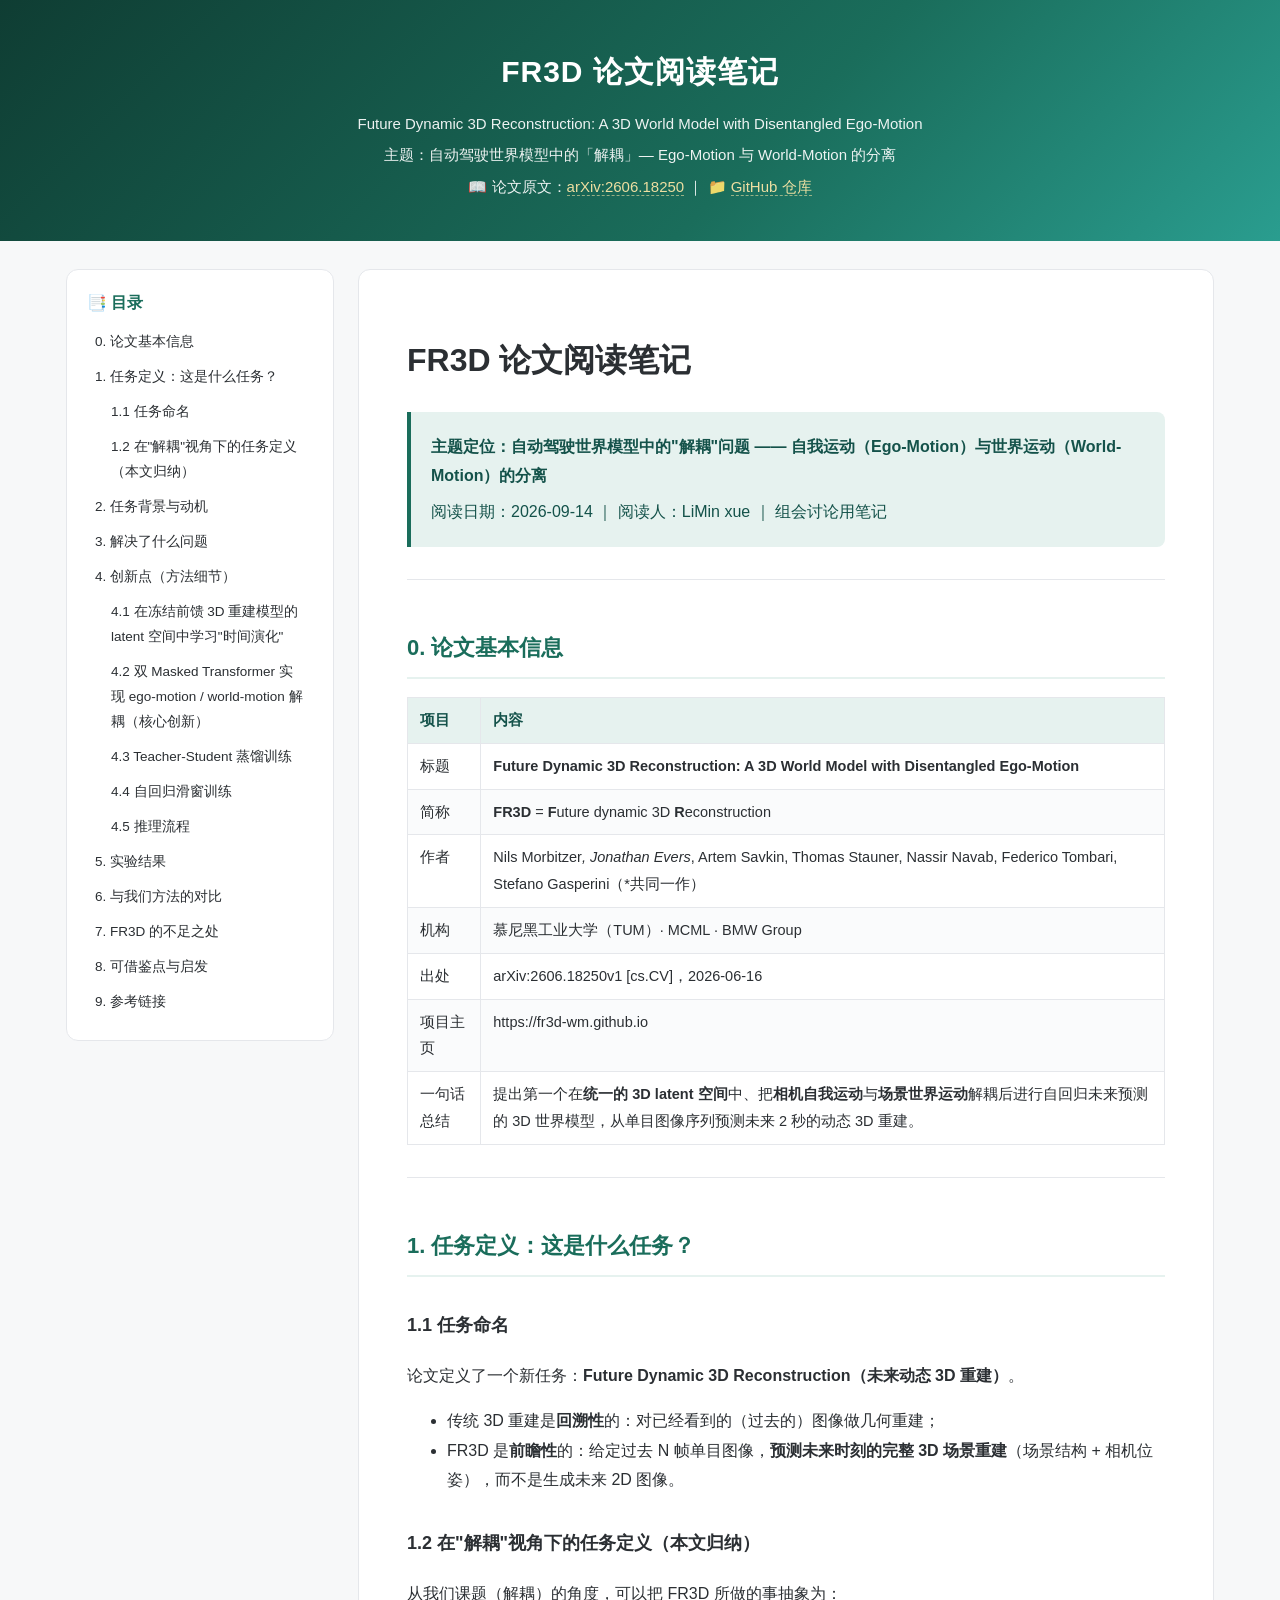
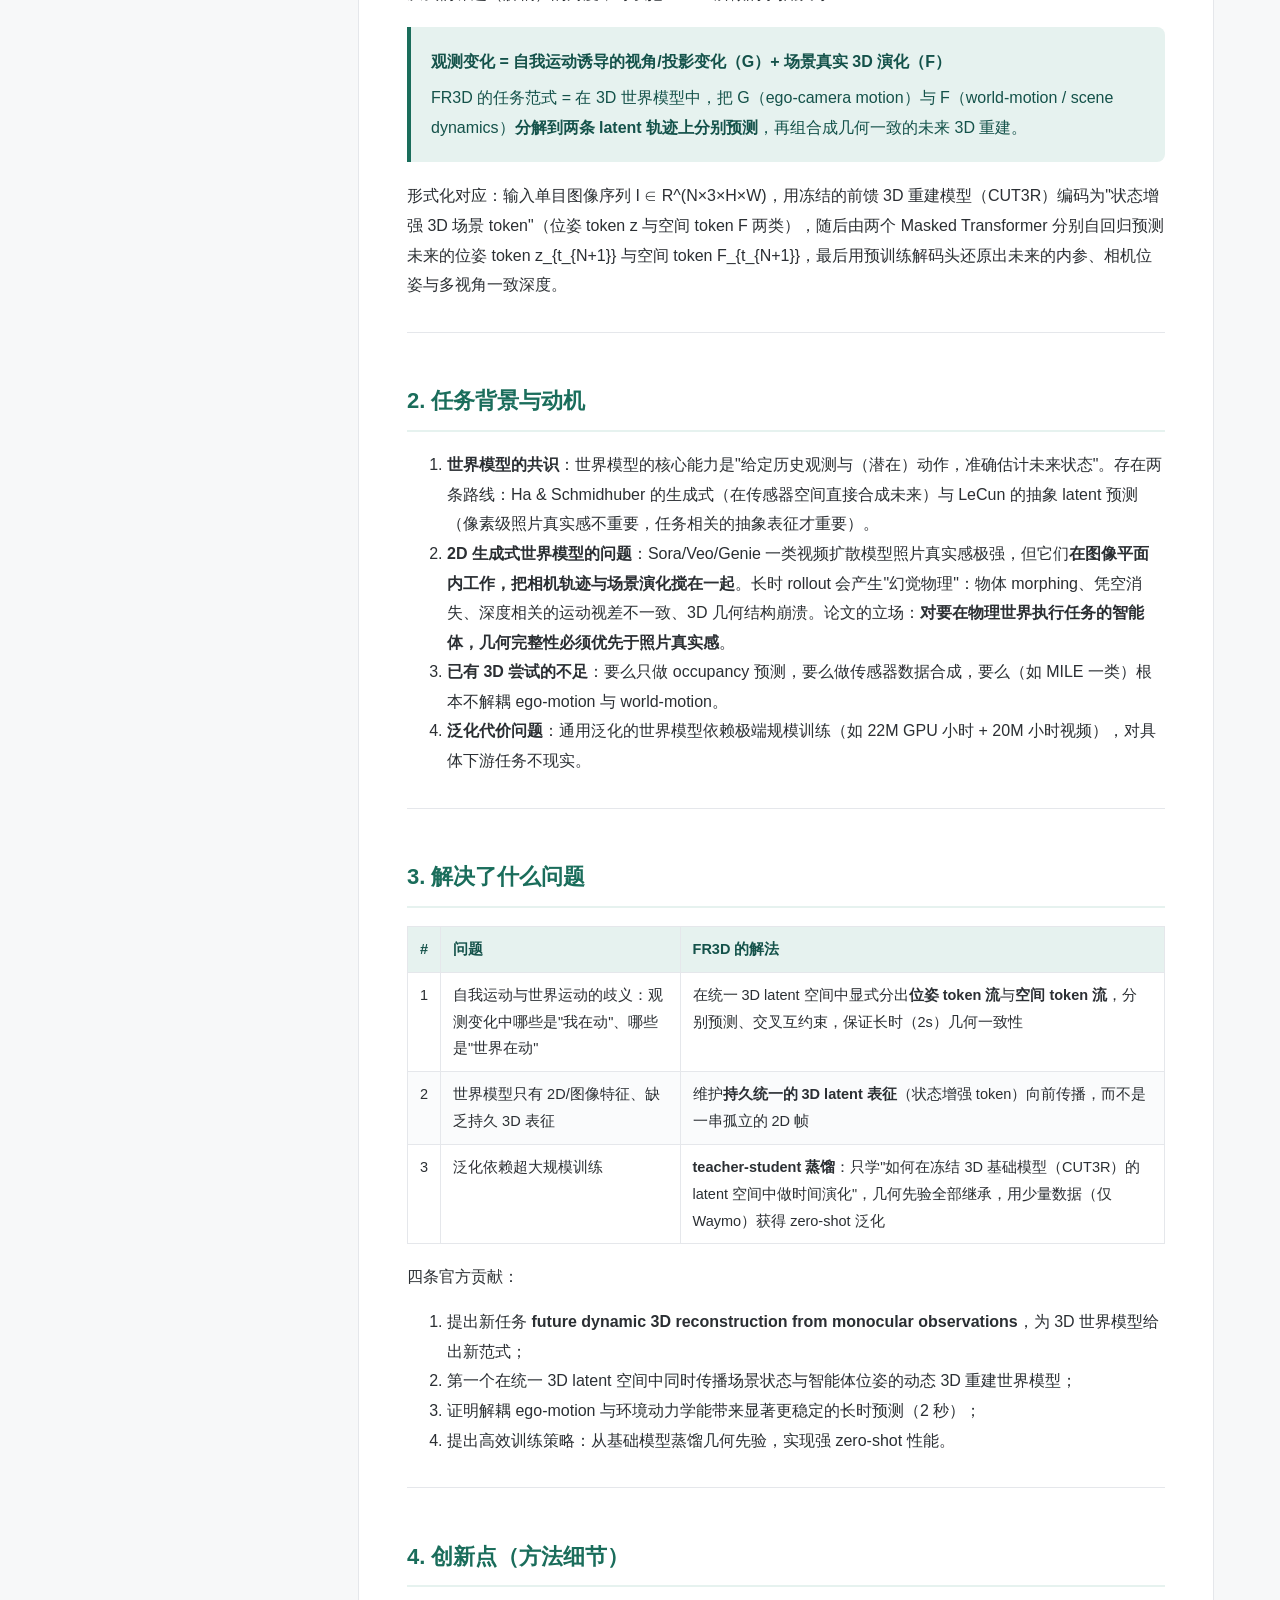
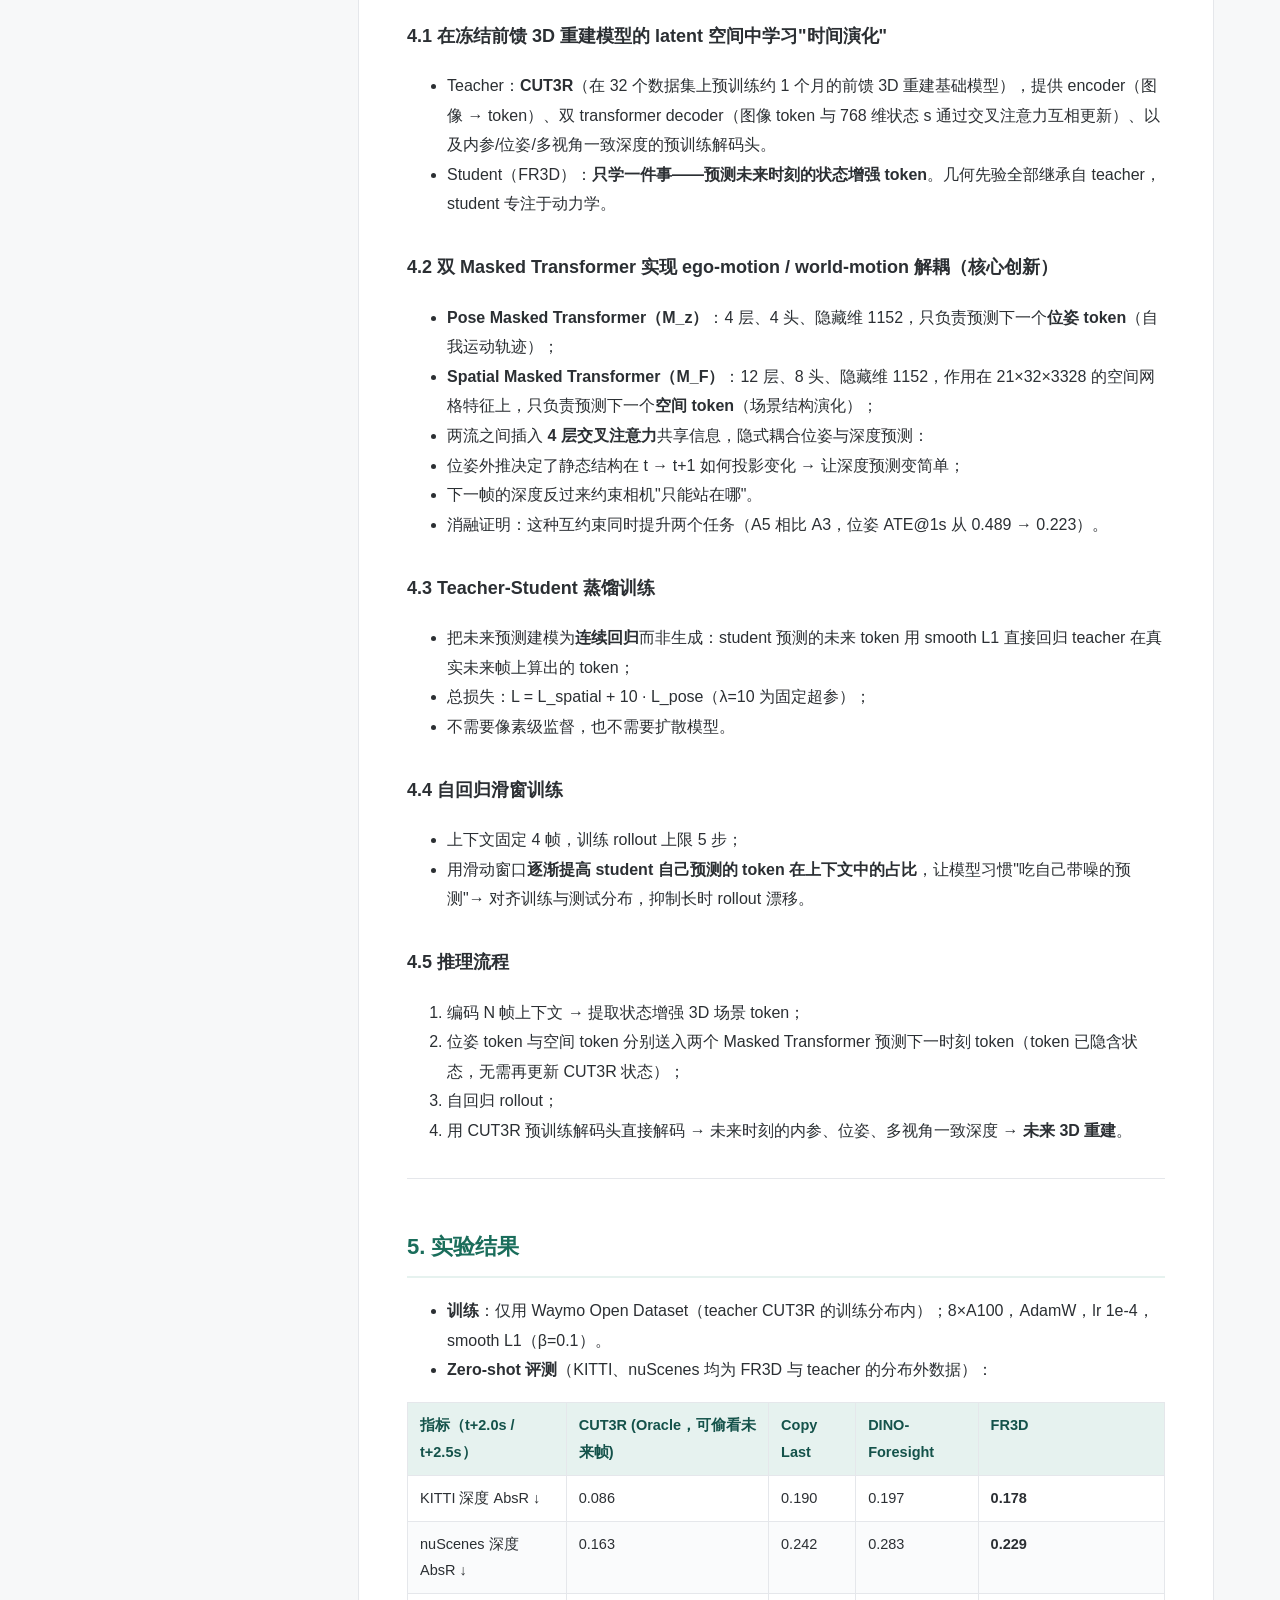
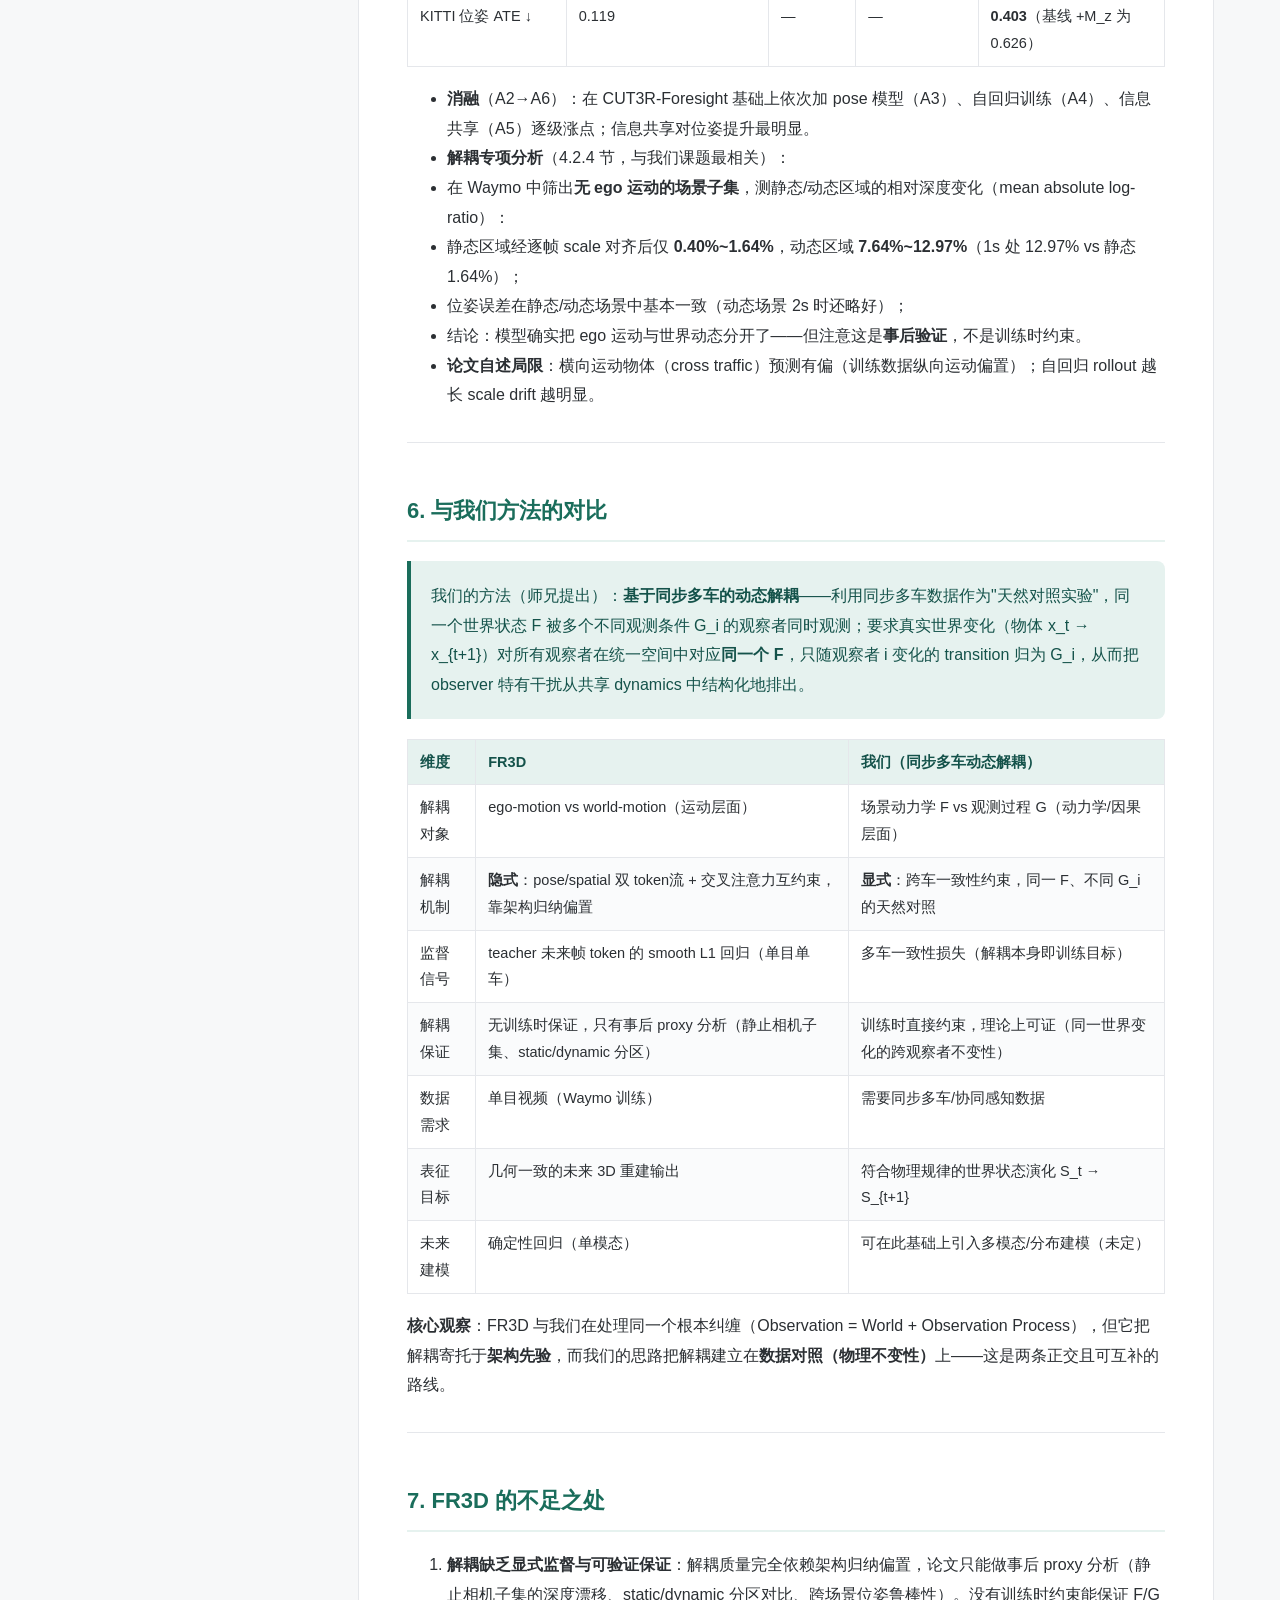
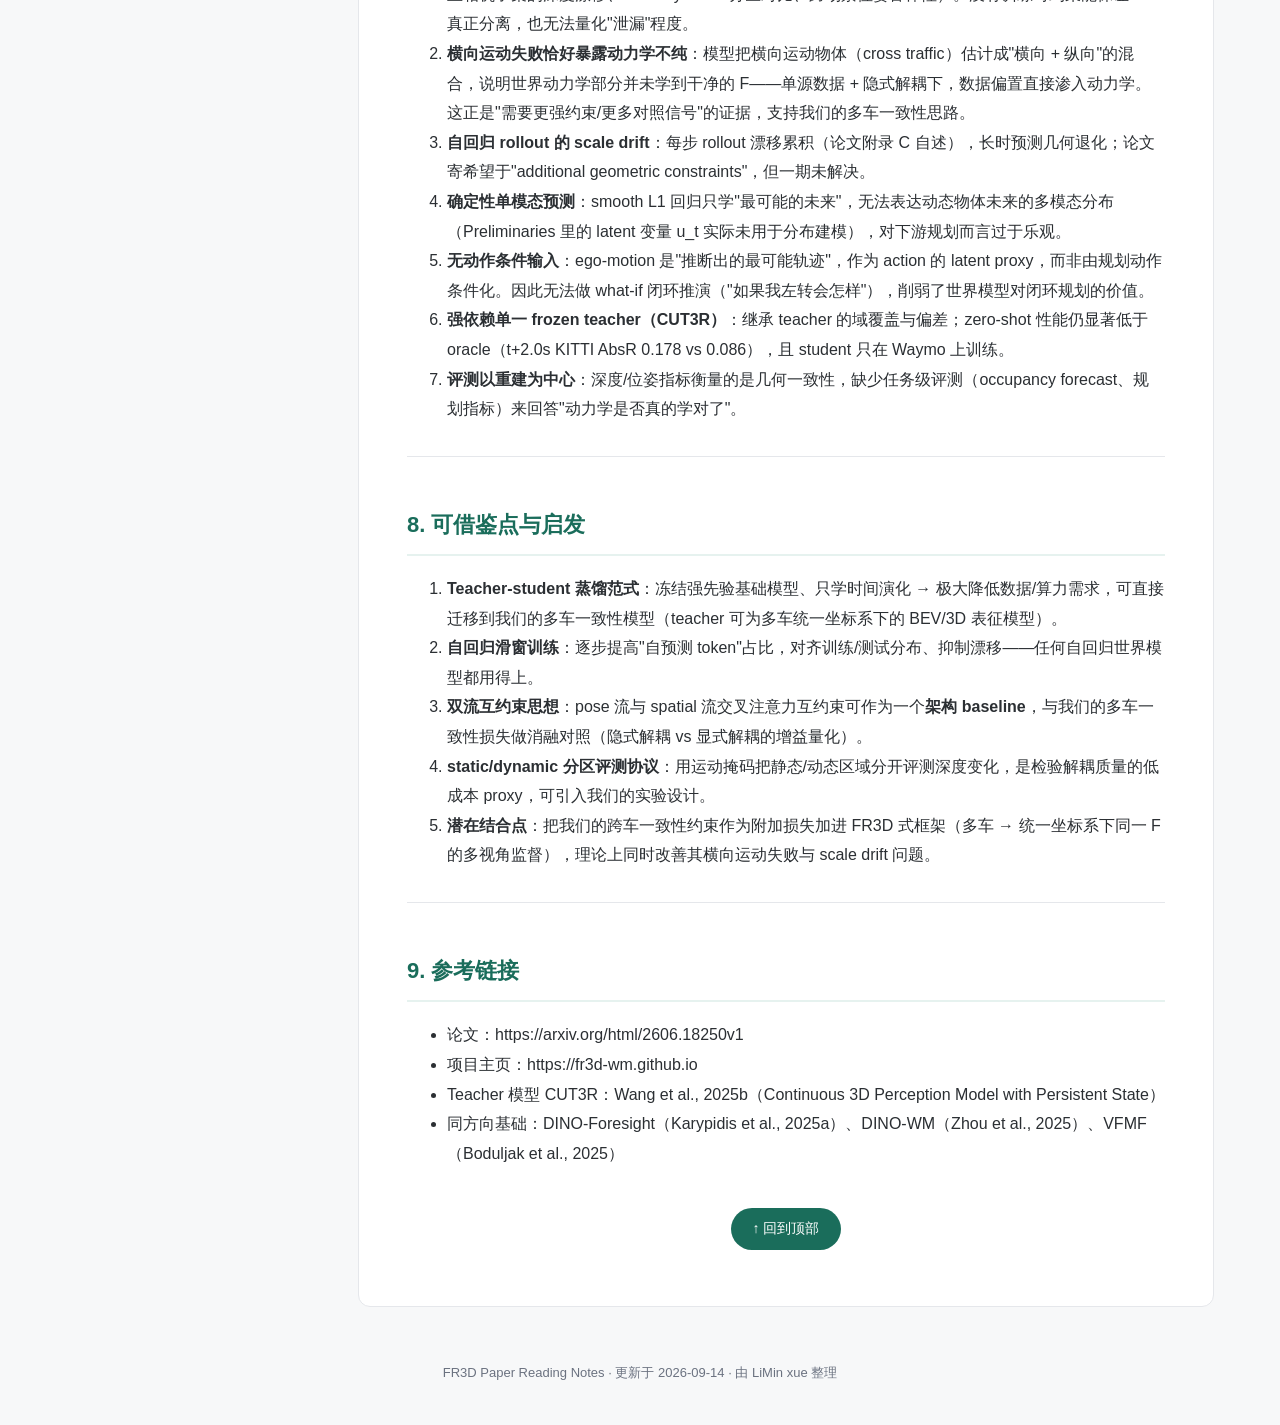
==== docs/index.html @ 38c50b9f "init: FR3D 论文阅读笔记 + 网页版（解耦方向 paper reading 仓库）" ====
<!DOCTYPE html>
<html lang="zh-CN">
<head>
<meta charset="UTF-8">
<meta name="viewport" content="width=device-width, initial-scale=1.0">
<title>FR3D 论文阅读笔记 · 自动驾驶世界模型中的解耦</title>
<style>
  :root {
    --accent: #1a6d5b; --accent-light: #e6f2ef; --text: #2b2f33;
    --muted: #6b7280; --border: #e5e7eb; --bg: #f7f8f9; --card: #ffffff;
  }
  * { box-sizing: border-box; }
  body {
    margin: 0; background: var(--bg); color: var(--text);
    font-family: -apple-system, BlinkMacSystemFont, "PingFang SC", "Hiragino Sans GB",
      "Microsoft YaHei", "Segoe UI", Roboto, sans-serif;
    line-height: 1.85; font-size: 16px;
  }
  header {
    background: linear-gradient(135deg, #0f3d33 0%, #1a6d5b 60%, #2a9d8f 100%);
    color: #fff; padding: 44px 20px 36px; text-align: center;
  }
  header h1 { margin: 0 0 10px; font-size: 30px; letter-spacing: 1px; }
  header p { margin: 4px 0; opacity: .92; font-size: 15px; }
  header a { color: #ffe9a8; text-decoration: none; border-bottom: 1px dashed rgba(255,233,168,.6); }
  .wrap { display: flex; max-width: 1180px; margin: 28px auto; gap: 24px; padding: 0 16px; align-items: flex-start; }
  nav.toc {
    flex: 0 0 268px; position: sticky; top: 20px; background: var(--card);
    border: 1px solid var(--border); border-radius: 12px; padding: 18px 20px; max-height: calc(100vh - 60px); overflow-y: auto;
  }
  .toc-title { font-weight: 700; margin-bottom: 10px; color: var(--accent); }
  nav.toc ul { list-style: none; margin: 0; padding: 0; }
  nav.toc li { margin: 4px 0; }
  nav.toc li.lv3 { padding-left: 16px; }
  nav.toc a { color: var(--text); text-decoration: none; font-size: 13.5px; display: block; border-radius: 6px; padding: 3px 8px; }
  nav.toc a:hover { background: var(--accent-light); color: var(--accent); }
  main {
    flex: 1; min-width: 0; background: var(--card); border: 1px solid var(--border);
    border-radius: 12px; padding: 40px 48px 56px;
  }
  h2 {
    color: var(--accent); font-size: 22px; margin-top: 2.2em; padding-bottom: 8px;
    border-bottom: 2px solid var(--accent-light);
  }
  h3 { font-size: 18px; margin-top: 1.8em; }
  blockquote {
    margin: 1.2em 0; padding: 14px 20px; background: var(--accent-light);
    border-left: 4px solid var(--accent); border-radius: 0 8px 8px 0; color: #14524a;
  }
  blockquote p { margin: 6px 0; }
  table { border-collapse: collapse; width: 100%; margin: 1.2em 0; font-size: 14.5px; }
  th { background: var(--accent-light); color: #14524a; }
  th, td { border: 1px solid var(--border); padding: 9px 12px; text-align: left; vertical-align: top; }
  tr:nth-child(even) td { background: #fafbfc; }
  code {
    background: #eef1f3; border-radius: 4px; padding: 2px 6px;
    font-family: "SF Mono", Menlo, Consolas, monospace; font-size: .9em;
  }
  pre code { display: block; padding: 14px; overflow-x: auto; }
  hr { border: none; border-top: 1px solid var(--border); margin: 2em 0; }
  .back-top { text-align: center; margin-top: 40px; }
  .back-top a {
    display: inline-block; padding: 8px 22px; border-radius: 999px; text-decoration: none;
    background: var(--accent); color: #fff; font-size: 14px;
  }
  footer { text-align: center; color: var(--muted); font-size: 13px; padding: 26px 0 40px; }
  @media (max-width: 900px) {
    .wrap { flex-direction: column; }
    nav.toc { position: static; max-height: none; flex: none; width: 100%; }
    main { padding: 24px 20px 40px; }
  }
</style>
</head>
<body>
<header>
  <h1>FR3D 论文阅读笔记</h1>
  <p>Future Dynamic 3D Reconstruction: A 3D World Model with Disentangled Ego-Motion</p>
  <p>主题：自动驾驶世界模型中的「解耦」— Ego-Motion 与 World-Motion 的分离</p>
  <p>📖 论文原文：<a href="https://arxiv.org/html/2606.18250v1" target="_blank">arXiv:2606.18250</a> ｜ 📁 <a href="https://github.com/LOIIIIIII/paper-reading" target="_blank">GitHub 仓库</a></p>
</header>
<div class="wrap">
<nav class="toc"><div class="toc-title">📑 目录</div><ul><li class="lv2"><a href="#0-论文基本信息">0. 论文基本信息</a></li><li class="lv2"><a href="#1-任务定义-这是什么任务">1. 任务定义：这是什么任务？</a></li><li class="lv3"><a href="#1-1-任务命名">1.1 任务命名</a></li><li class="lv3"><a href="#1-2-在-解耦-视角下的任务定义-本文归纳">1.2 在&quot;解耦&quot;视角下的任务定义（本文归纳）</a></li><li class="lv2"><a href="#2-任务背景与动机">2. 任务背景与动机</a></li><li class="lv2"><a href="#3-解决了什么问题">3. 解决了什么问题</a></li><li class="lv2"><a href="#4-创新点-方法细节">4. 创新点（方法细节）</a></li><li class="lv3"><a href="#4-1-在冻结前馈-3d-重建模型的-latent-空间中学习-时间演化">4.1 在冻结前馈 3D 重建模型的 latent 空间中学习&quot;时间演化&quot;</a></li><li class="lv3"><a href="#4-2-双-masked-transformer-实现-ego-motion-world-motion-解耦-核心创新">4.2 双 Masked Transformer 实现 ego-motion / world-motion 解耦（核心创新）</a></li><li class="lv3"><a href="#4-3-teacher-student-蒸馏训练">4.3 Teacher-Student 蒸馏训练</a></li><li class="lv3"><a href="#4-4-自回归滑窗训练">4.4 自回归滑窗训练</a></li><li class="lv3"><a href="#4-5-推理流程">4.5 推理流程</a></li><li class="lv2"><a href="#5-实验结果">5. 实验结果</a></li><li class="lv2"><a href="#6-与我们方法的对比">6. 与我们方法的对比</a></li><li class="lv2"><a href="#7-fr3d-的不足之处">7. FR3D 的不足之处</a></li><li class="lv2"><a href="#8-可借鉴点与启发">8. 可借鉴点与启发</a></li><li class="lv2"><a href="#9-参考链接">9. 参考链接</a></li></ul></nav>
<main>
<h1>FR3D 论文阅读笔记</h1>
<blockquote>
<p><strong>主题定位：自动驾驶世界模型中的"解耦"问题 —— 自我运动（Ego-Motion）与世界运动（World-Motion）的分离</strong></p>
<p>阅读日期：2026-09-14 ｜ 阅读人：LiMin xue ｜ 组会讨论用笔记</p>
</blockquote>
<hr />
<h2 id="0-论文基本信息">0. 论文基本信息</h2>
<table>
<thead>
<tr>
<th>项目</th>
<th>内容</th>
</tr>
</thead>
<tbody>
<tr>
<td>标题</td>
<td><strong>Future Dynamic 3D Reconstruction: A 3D World Model with Disentangled Ego-Motion</strong></td>
</tr>
<tr>
<td>简称</td>
<td><strong>FR3D</strong> = <strong>F</strong>uture dynamic 3D <strong>R</strong>econstruction</td>
</tr>
<tr>
<td>作者</td>
<td>Nils Morbitzer<em>, Jonathan Evers</em>, Artem Savkin, Thomas Stauner, Nassir Navab, Federico Tombari, Stefano Gasperini（*共同一作）</td>
</tr>
<tr>
<td>机构</td>
<td>慕尼黑工业大学（TUM）· MCML · BMW Group</td>
</tr>
<tr>
<td>出处</td>
<td>arXiv:2606.18250v1 [cs.CV]，2026-06-16</td>
</tr>
<tr>
<td>项目主页</td>
<td>https://fr3d-wm.github.io</td>
</tr>
<tr>
<td>一句话总结</td>
<td>提出第一个在<strong>统一的 3D latent 空间</strong>中、把<strong>相机自我运动</strong>与<strong>场景世界运动</strong>解耦后进行自回归未来预测的 3D 世界模型，从单目图像序列预测未来 2 秒的动态 3D 重建。</td>
</tr>
</tbody>
</table>
<hr />
<h2 id="1-任务定义-这是什么任务">1. 任务定义：这是什么任务？</h2>
<h3 id="1-1-任务命名">1.1 任务命名</h3>
<p>论文定义了一个新任务：<strong>Future Dynamic 3D Reconstruction（未来动态 3D 重建）</strong>。</p>
<ul>
<li>传统 3D 重建是<strong>回溯性</strong>的：对已经看到的（过去的）图像做几何重建；</li>
<li>FR3D 是<strong>前瞻性</strong>的：给定过去 N 帧单目图像，<strong>预测未来时刻的完整 3D 场景重建</strong>（场景结构 + 相机位姿），而不是生成未来 2D 图像。</li>
</ul>
<h3 id="1-2-在-解耦-视角下的任务定义-本文归纳">1.2 在"解耦"视角下的任务定义（本文归纳）</h3>
<p>从我们课题（解耦）的角度，可以把 FR3D 所做的事抽象为：</p>
<blockquote>
<p><strong>观测变化 = 自我运动诱导的视角/投影变化（G）+ 场景真实 3D 演化（F）</strong></p>
<p>FR3D 的任务范式 = 在 3D 世界模型中，把 G（ego-camera motion）与 F（world-motion / scene dynamics）<strong>分解到两条 latent 轨迹上分别预测</strong>，再组合成几何一致的未来 3D 重建。</p>
</blockquote>
<p>形式化对应：输入单目图像序列 I ∈ R^(N×3×H×W)，用冻结的前馈 3D 重建模型（CUT3R）编码为"状态增强 3D 场景 token"（位姿 token z 与空间 token F 两类），随后由两个 Masked Transformer 分别自回归预测未来的位姿 token z_{t_{N+1}} 与空间 token F_{t_{N+1}}，最后用预训练解码头还原出未来的内参、相机位姿与多视角一致深度。</p>
<hr />
<h2 id="2-任务背景与动机">2. 任务背景与动机</h2>
<ol>
<li><strong>世界模型的共识</strong>：世界模型的核心能力是"给定历史观测与（潜在）动作，准确估计未来状态"。存在两条路线：Ha &amp; Schmidhuber 的生成式（在传感器空间直接合成未来）与 LeCun 的抽象 latent 预测（像素级照片真实感不重要，任务相关的抽象表征才重要）。</li>
<li><strong>2D 生成式世界模型的问题</strong>：Sora/Veo/Genie 一类视频扩散模型照片真实感极强，但它们<strong>在图像平面内工作，把相机轨迹与场景演化搅在一起</strong>。长时 rollout 会产生"幻觉物理"：物体 morphing、凭空消失、深度相关的运动视差不一致、3D 几何结构崩溃。论文的立场：<strong>对要在物理世界执行任务的智能体，几何完整性必须优先于照片真实感</strong>。</li>
<li><strong>已有 3D 尝试的不足</strong>：要么只做 occupancy 预测，要么做传感器数据合成，要么（如 MILE 一类）根本不解耦 ego-motion 与 world-motion。</li>
<li><strong>泛化代价问题</strong>：通用泛化的世界模型依赖极端规模训练（如 22M GPU 小时 + 20M 小时视频），对具体下游任务不现实。</li>
</ol>
<hr />
<h2 id="3-解决了什么问题">3. 解决了什么问题</h2>
<table>
<thead>
<tr>
<th>#</th>
<th>问题</th>
<th>FR3D 的解法</th>
</tr>
</thead>
<tbody>
<tr>
<td>1</td>
<td>自我运动与世界运动的歧义：观测变化中哪些是"我在动"、哪些是"世界在动"</td>
<td>在统一 3D latent 空间中显式分出<strong>位姿 token 流</strong>与<strong>空间 token 流</strong>，分别预测、交叉互约束，保证长时（2s）几何一致性</td>
</tr>
<tr>
<td>2</td>
<td>世界模型只有 2D/图像特征、缺乏持久 3D 表征</td>
<td>维护<strong>持久统一的 3D latent 表征</strong>（状态增强 token）向前传播，而不是一串孤立的 2D 帧</td>
</tr>
<tr>
<td>3</td>
<td>泛化依赖超大规模训练</td>
<td><strong>teacher-student 蒸馏</strong>：只学"如何在冻结 3D 基础模型（CUT3R）的 latent 空间中做时间演化"，几何先验全部继承，用少量数据（仅 Waymo）获得 zero-shot 泛化</td>
</tr>
</tbody>
</table>
<p>四条官方贡献：</p>
<ol>
<li>提出新任务 <strong>future dynamic 3D reconstruction from monocular observations</strong>，为 3D 世界模型给出新范式；</li>
<li>第一个在统一 3D latent 空间中同时传播场景状态与智能体位姿的动态 3D 重建世界模型；</li>
<li>证明解耦 ego-motion 与环境动力学能带来显著更稳定的长时预测（2 秒）；</li>
<li>提出高效训练策略：从基础模型蒸馏几何先验，实现强 zero-shot 性能。</li>
</ol>
<hr />
<h2 id="4-创新点-方法细节">4. 创新点（方法细节）</h2>
<h3 id="4-1-在冻结前馈-3d-重建模型的-latent-空间中学习-时间演化">4.1 在冻结前馈 3D 重建模型的 latent 空间中学习"时间演化"</h3>
<ul>
<li>Teacher：<strong>CUT3R</strong>（在 32 个数据集上预训练约 1 个月的前馈 3D 重建基础模型），提供 encoder（图像 → token）、双 transformer decoder（图像 token 与 768 维状态 s 通过交叉注意力互相更新）、以及内参/位姿/多视角一致深度的预训练解码头。</li>
<li>Student（FR3D）：<strong>只学一件事——预测未来时刻的状态增强 token</strong>。几何先验全部继承自 teacher，student 专注于动力学。</li>
</ul>
<h3 id="4-2-双-masked-transformer-实现-ego-motion-world-motion-解耦-核心创新">4.2 双 Masked Transformer 实现 ego-motion / world-motion 解耦（核心创新）</h3>
<ul>
<li><strong>Pose Masked Transformer（M_z）</strong>：4 层、4 头、隐藏维 1152，只负责预测下一个<strong>位姿 token</strong>（自我运动轨迹）；</li>
<li><strong>Spatial Masked Transformer（M_F）</strong>：12 层、8 头、隐藏维 1152，作用在 21×32×3328 的空间网格特征上，只负责预测下一个<strong>空间 token</strong>（场景结构演化）；</li>
<li>两流之间插入 <strong>4 层交叉注意力</strong>共享信息，隐式耦合位姿与深度预测：</li>
<li>位姿外推决定了静态结构在 t → t+1 如何投影变化 → 让深度预测变简单；</li>
<li>下一帧的深度反过来约束相机"只能站在哪"。</li>
<li>消融证明：这种互约束同时提升两个任务（A5 相比 A3，位姿 ATE@1s 从 0.489 → 0.223）。</li>
</ul>
<h3 id="4-3-teacher-student-蒸馏训练">4.3 Teacher-Student 蒸馏训练</h3>
<ul>
<li>把未来预测建模为<strong>连续回归</strong>而非生成：student 预测的未来 token 用 smooth L1 直接回归 teacher 在真实未来帧上算出的 token；</li>
<li>总损失：L = L_spatial + 10 · L_pose（λ=10 为固定超参）；</li>
<li>不需要像素级监督，也不需要扩散模型。</li>
</ul>
<h3 id="4-4-自回归滑窗训练">4.4 自回归滑窗训练</h3>
<ul>
<li>上下文固定 4 帧，训练 rollout 上限 5 步；</li>
<li>用滑动窗口<strong>逐渐提高 student 自己预测的 token 在上下文中的占比</strong>，让模型习惯"吃自己带噪的预测"→ 对齐训练与测试分布，抑制长时 rollout 漂移。</li>
</ul>
<h3 id="4-5-推理流程">4.5 推理流程</h3>
<ol>
<li>编码 N 帧上下文 → 提取状态增强 3D 场景 token；</li>
<li>位姿 token 与空间 token 分别送入两个 Masked Transformer 预测下一时刻 token（token 已隐含状态，无需再更新 CUT3R 状态）；</li>
<li>自回归 rollout；</li>
<li>用 CUT3R 预训练解码头直接解码 → 未来时刻的内参、位姿、多视角一致深度 → <strong>未来 3D 重建</strong>。</li>
</ol>
<hr />
<h2 id="5-实验结果">5. 实验结果</h2>
<ul>
<li><strong>训练</strong>：仅用 Waymo Open Dataset（teacher CUT3R 的训练分布内）；8×A100，AdamW，lr 1e-4，smooth L1（β=0.1）。</li>
<li><strong>Zero-shot 评测</strong>（KITTI、nuScenes 均为 FR3D 与 teacher 的分布外数据）：</li>
</ul>
<table>
<thead>
<tr>
<th>指标（t+2.0s / t+2.5s）</th>
<th>CUT3R (Oracle，可偷看未来帧)</th>
<th>Copy Last</th>
<th>DINO-Foresight</th>
<th><strong>FR3D</strong></th>
</tr>
</thead>
<tbody>
<tr>
<td>KITTI 深度 AbsR ↓</td>
<td>0.086</td>
<td>0.190</td>
<td>0.197</td>
<td><strong>0.178</strong></td>
</tr>
<tr>
<td>nuScenes 深度 AbsR ↓</td>
<td>0.163</td>
<td>0.242</td>
<td>0.283</td>
<td><strong>0.229</strong></td>
</tr>
<tr>
<td>KITTI 位姿 ATE ↓</td>
<td>0.119</td>
<td>—</td>
<td>—</td>
<td><strong>0.403</strong>（基线 +M_z 为 0.626）</td>
</tr>
</tbody>
</table>
<ul>
<li><strong>消融</strong>（A2→A6）：在 CUT3R-Foresight 基础上依次加 pose 模型（A3）、自回归训练（A4）、信息共享（A5）逐级涨点；信息共享对位姿提升最明显。</li>
<li><strong>解耦专项分析</strong>（4.2.4 节，与我们课题最相关）：</li>
<li>在 Waymo 中筛出<strong>无 ego 运动的场景子集</strong>，测静态/动态区域的相对深度变化（mean absolute log-ratio）：</li>
<li>静态区域经逐帧 scale 对齐后仅 <strong>0.40%~1.64%</strong>，动态区域 <strong>7.64%~12.97%</strong>（1s 处 12.97% vs 静态 1.64%）；</li>
<li>位姿误差在静态/动态场景中基本一致（动态场景 2s 时还略好）；</li>
<li>结论：模型确实把 ego 运动与世界动态分开了——但注意这是<strong>事后验证</strong>，不是训练时约束。</li>
<li><strong>论文自述局限</strong>：横向运动物体（cross traffic）预测有偏（训练数据纵向运动偏置）；自回归 rollout 越长 scale drift 越明显。</li>
</ul>
<hr />
<h2 id="6-与我们方法的对比">6. 与我们方法的对比</h2>
<blockquote>
<p>我们的方法（师兄提出）：<strong>基于同步多车的动态解耦</strong>——利用同步多车数据作为"天然对照实验"，同一个世界状态 F 被多个不同观测条件 G_i 的观察者同时观测；要求真实世界变化（物体 x_t → x_{t+1}）对所有观察者在统一空间中对应<strong>同一个 F</strong>，只随观察者 i 变化的 transition 归为 G_i，从而把 observer 特有干扰从共享 dynamics 中结构化地排出。</p>
</blockquote>
<table>
<thead>
<tr>
<th>维度</th>
<th>FR3D</th>
<th>我们（同步多车动态解耦）</th>
</tr>
</thead>
<tbody>
<tr>
<td>解耦对象</td>
<td>ego-motion vs world-motion（运动层面）</td>
<td>场景动力学 F vs 观测过程 G（动力学/因果层面）</td>
</tr>
<tr>
<td>解耦机制</td>
<td><strong>隐式</strong>：pose/spatial 双 token流 + 交叉注意力互约束，靠架构归纳偏置</td>
<td><strong>显式</strong>：跨车一致性约束，同一 F、不同 G_i 的天然对照</td>
</tr>
<tr>
<td>监督信号</td>
<td>teacher 未来帧 token 的 smooth L1 回归（单目单车）</td>
<td>多车一致性损失（解耦本身即训练目标）</td>
</tr>
<tr>
<td>解耦保证</td>
<td>无训练时保证，只有事后 proxy 分析（静止相机子集、static/dynamic 分区）</td>
<td>训练时直接约束，理论上可证（同一世界变化的跨观察者不变性）</td>
</tr>
<tr>
<td>数据需求</td>
<td>单目视频（Waymo 训练）</td>
<td>需要同步多车/协同感知数据</td>
</tr>
<tr>
<td>表征目标</td>
<td>几何一致的未来 3D 重建输出</td>
<td>符合物理规律的世界状态演化 S_t → S_{t+1}</td>
</tr>
<tr>
<td>未来建模</td>
<td>确定性回归（单模态）</td>
<td>可在此基础上引入多模态/分布建模（未定）</td>
</tr>
</tbody>
</table>
<p><strong>核心观察</strong>：FR3D 与我们在处理同一个根本纠缠（Observation = World + Observation Process），但它把解耦寄托于<strong>架构先验</strong>，而我们的思路把解耦建立在<strong>数据对照（物理不变性）</strong>上——这是两条正交且可互补的路线。</p>
<hr />
<h2 id="7-fr3d-的不足之处">7. FR3D 的不足之处</h2>
<ol>
<li><strong>解耦缺乏显式监督与可验证保证</strong>：解耦质量完全依赖架构归纳偏置，论文只能做事后 proxy 分析（静止相机子集的深度漂移、static/dynamic 分区对比、跨场景位姿鲁棒性）。没有训练时约束能保证 F/G 真正分离，也无法量化"泄漏"程度。</li>
<li><strong>横向运动失败恰好暴露动力学不纯</strong>：模型把横向运动物体（cross traffic）估计成"横向 + 纵向"的混合，说明世界动力学部分并未学到干净的 F——单源数据 + 隐式解耦下，数据偏置直接渗入动力学。这正是"需要更强约束/更多对照信号"的证据，支持我们的多车一致性思路。</li>
<li><strong>自回归 rollout 的 scale drift</strong>：每步 rollout 漂移累积（论文附录 C 自述），长时预测几何退化；论文寄希望于"additional geometric constraints"，但一期未解决。</li>
<li><strong>确定性单模态预测</strong>：smooth L1 回归只学"最可能的未来"，无法表达动态物体未来的多模态分布（Preliminaries 里的 latent 变量 u_t 实际未用于分布建模），对下游规划而言过于乐观。</li>
<li><strong>无动作条件输入</strong>：ego-motion 是"推断出的最可能轨迹"，作为 action 的 latent proxy，而非由规划动作条件化。因此无法做 what-if 闭环推演（"如果我左转会怎样"），削弱了世界模型对闭环规划的价值。</li>
<li><strong>强依赖单一 frozen teacher（CUT3R）</strong>：继承 teacher 的域覆盖与偏差；zero-shot 性能仍显著低于 oracle（t+2.0s KITTI AbsR 0.178 vs 0.086），且 student 只在 Waymo 上训练。</li>
<li><strong>评测以重建为中心</strong>：深度/位姿指标衡量的是几何一致性，缺少任务级评测（occupancy forecast、规划指标）来回答"动力学是否真的学对了"。</li>
</ol>
<hr />
<h2 id="8-可借鉴点与启发">8. 可借鉴点与启发</h2>
<ol>
<li><strong>Teacher-student 蒸馏范式</strong>：冻结强先验基础模型、只学时间演化 → 极大降低数据/算力需求，可直接迁移到我们的多车一致性模型（teacher 可为多车统一坐标系下的 BEV/3D 表征模型）。</li>
<li><strong>自回归滑窗训练</strong>：逐步提高"自预测 token"占比，对齐训练/测试分布、抑制漂移——任何自回归世界模型都用得上。</li>
<li><strong>双流互约束思想</strong>：pose 流与 spatial 流交叉注意力互约束可作为一个<strong>架构 baseline</strong>，与我们的多车一致性损失做消融对照（隐式解耦 vs 显式解耦的增益量化）。</li>
<li><strong>static/dynamic 分区评测协议</strong>：用运动掩码把静态/动态区域分开评测深度变化，是检验解耦质量的低成本 proxy，可引入我们的实验设计。</li>
<li><strong>潜在结合点</strong>：把我们的跨车一致性约束作为附加损失加进 FR3D 式框架（多车 → 统一坐标系下同一 F 的多视角监督），理论上同时改善其横向运动失败与 scale drift 问题。</li>
</ol>
<hr />
<h2 id="9-参考链接">9. 参考链接</h2>
<ul>
<li>论文：https://arxiv.org/html/2606.18250v1</li>
<li>项目主页：https://fr3d-wm.github.io</li>
<li>Teacher 模型 CUT3R：Wang et al., 2025b（Continuous 3D Perception Model with Persistent State）</li>
<li>同方向基础：DINO-Foresight（Karypidis et al., 2025a）、DINO-WM（Zhou et al., 2025）、VFMF（Boduljak et al., 2025）</li>
</ul>
<div class="back-top"><a href="#">↑ 回到顶部</a></div>
</main>
</div>
<footer>FR3D Paper Reading Notes · 更新于 2026-09-14 · 由 LiMin xue 整理</footer>
</body>
</html>
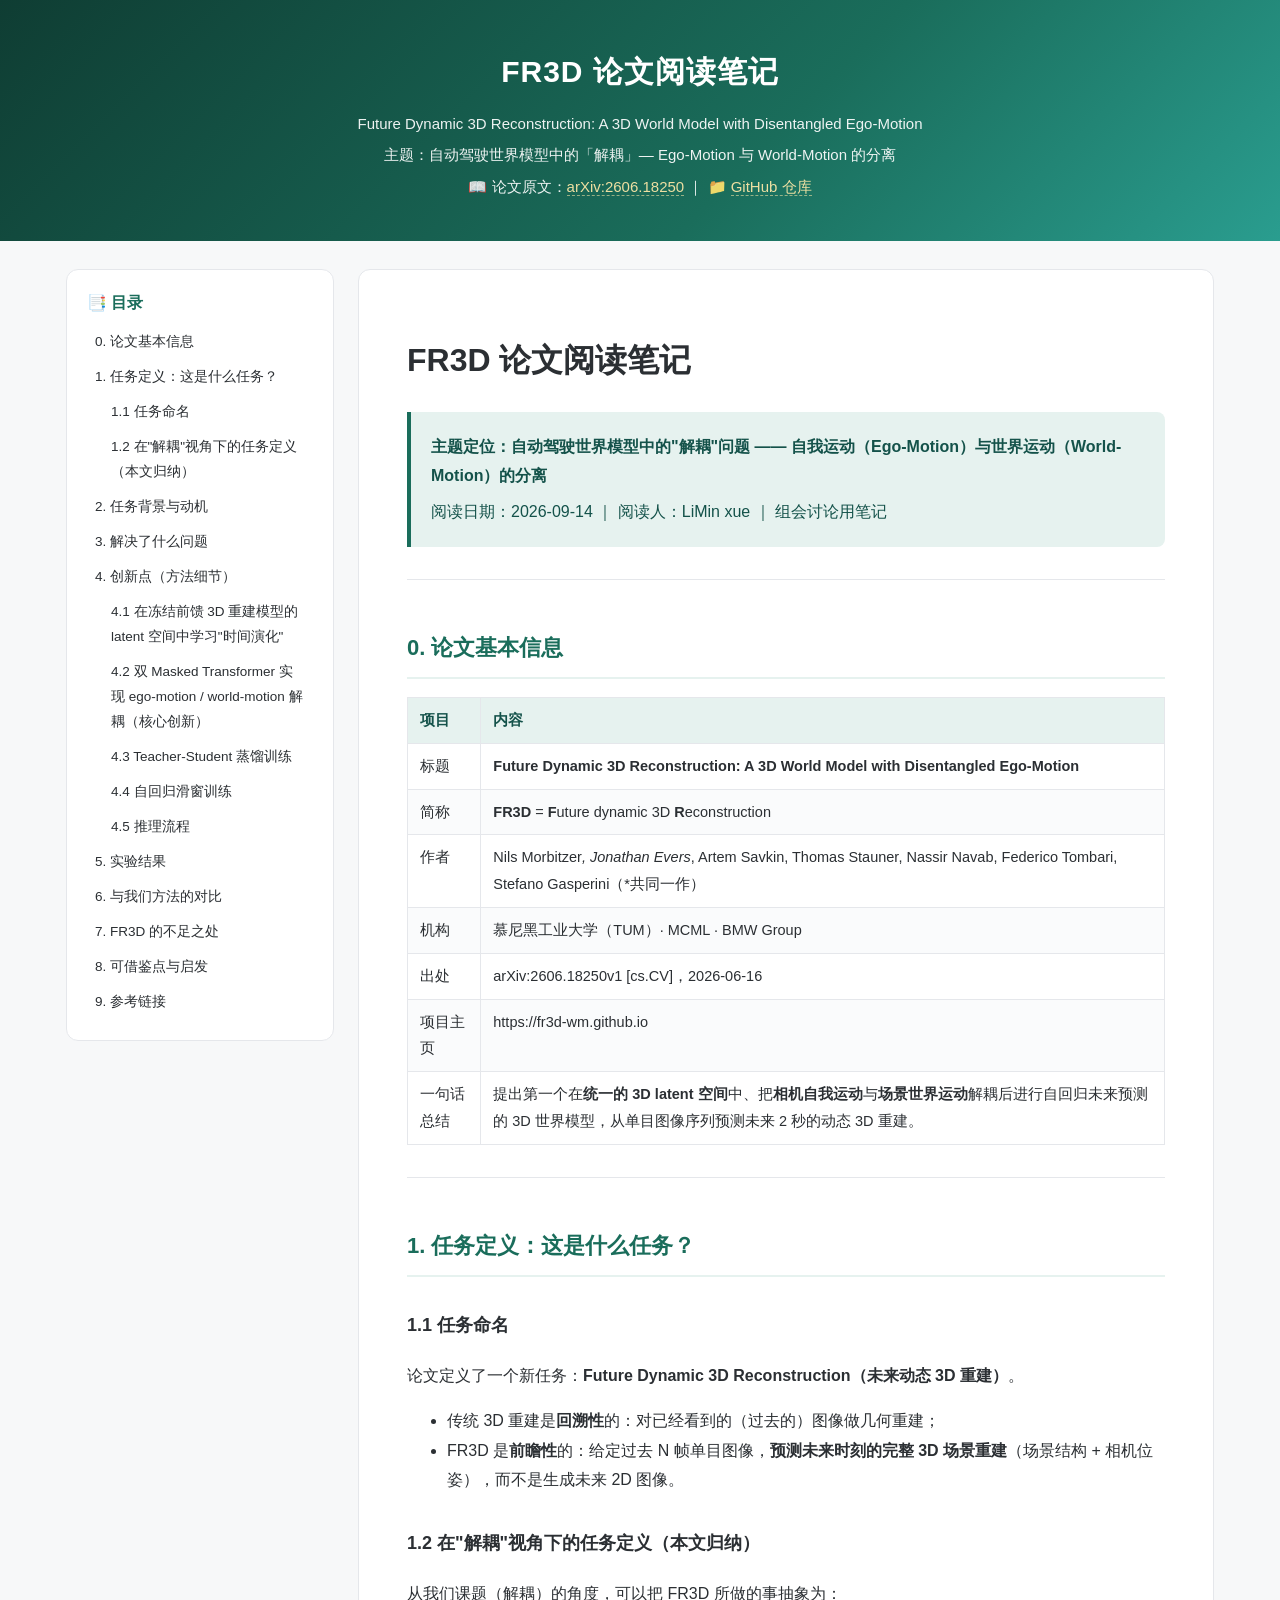
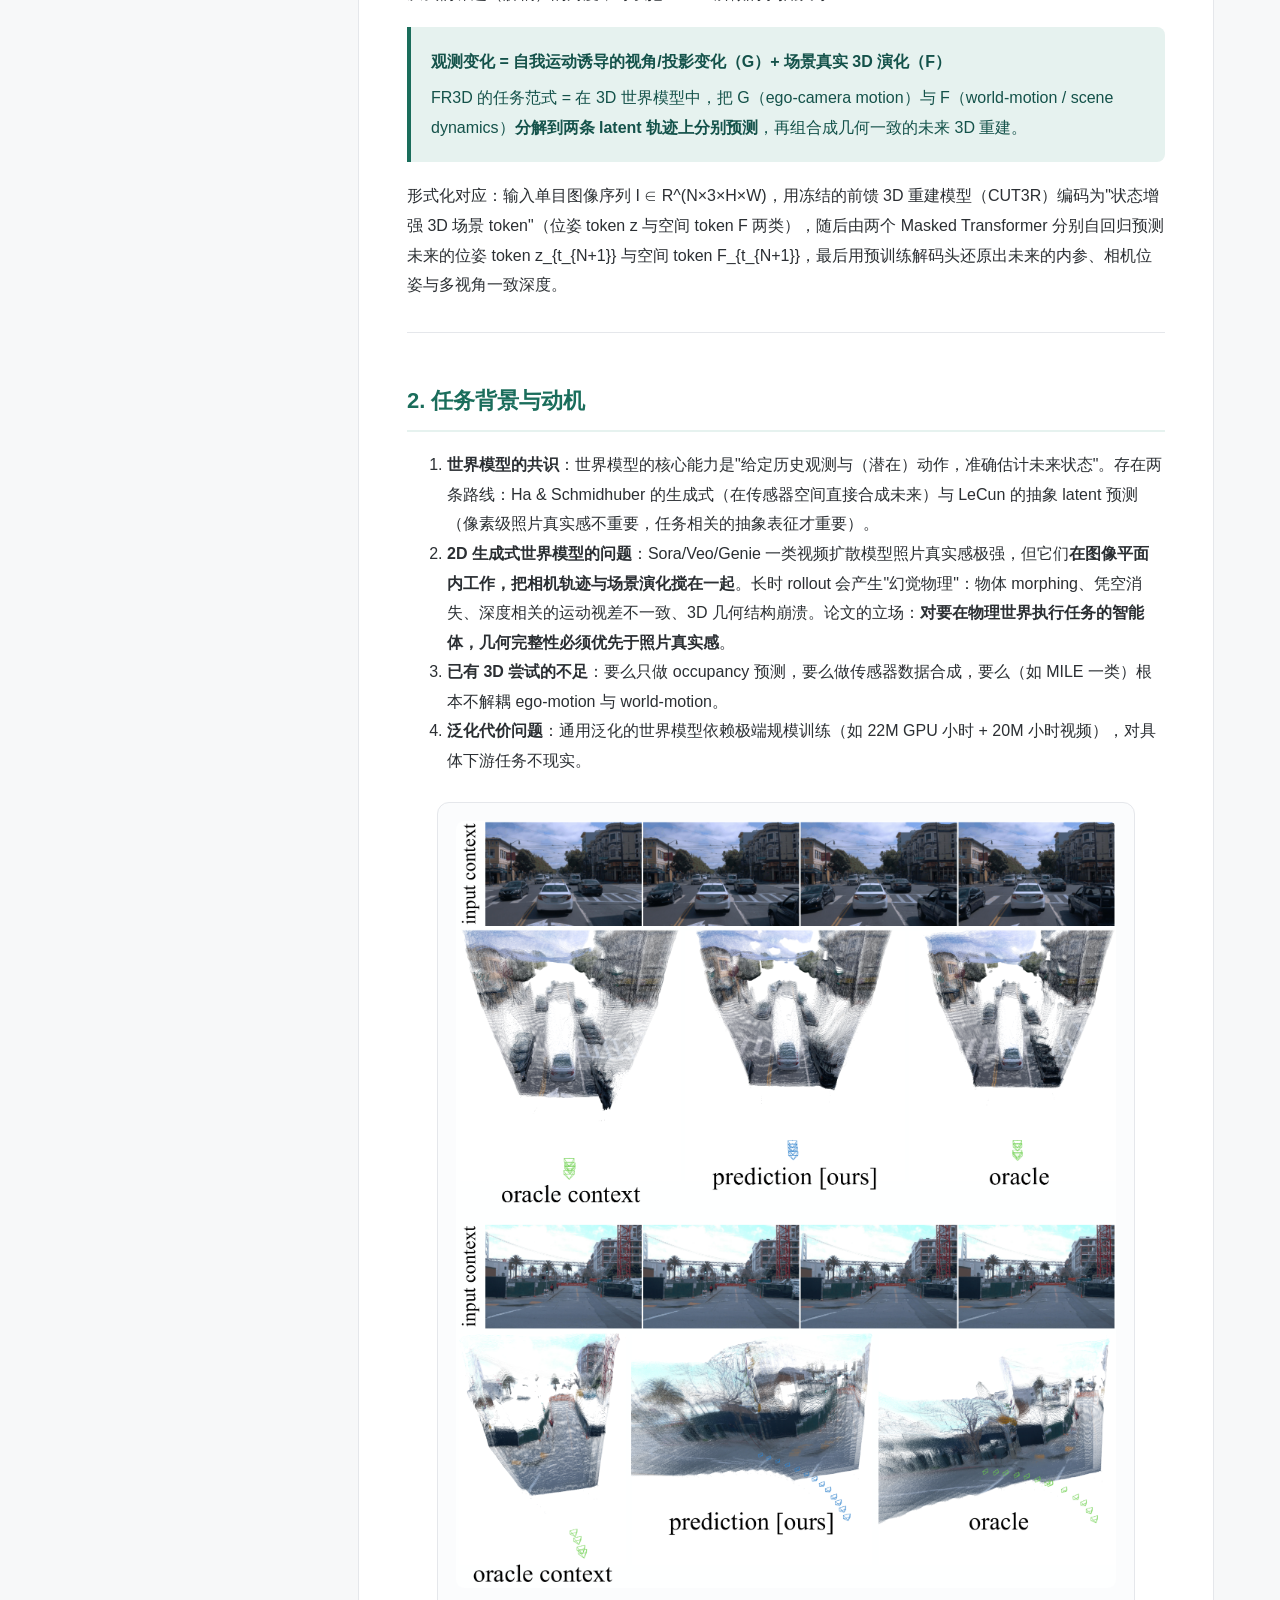
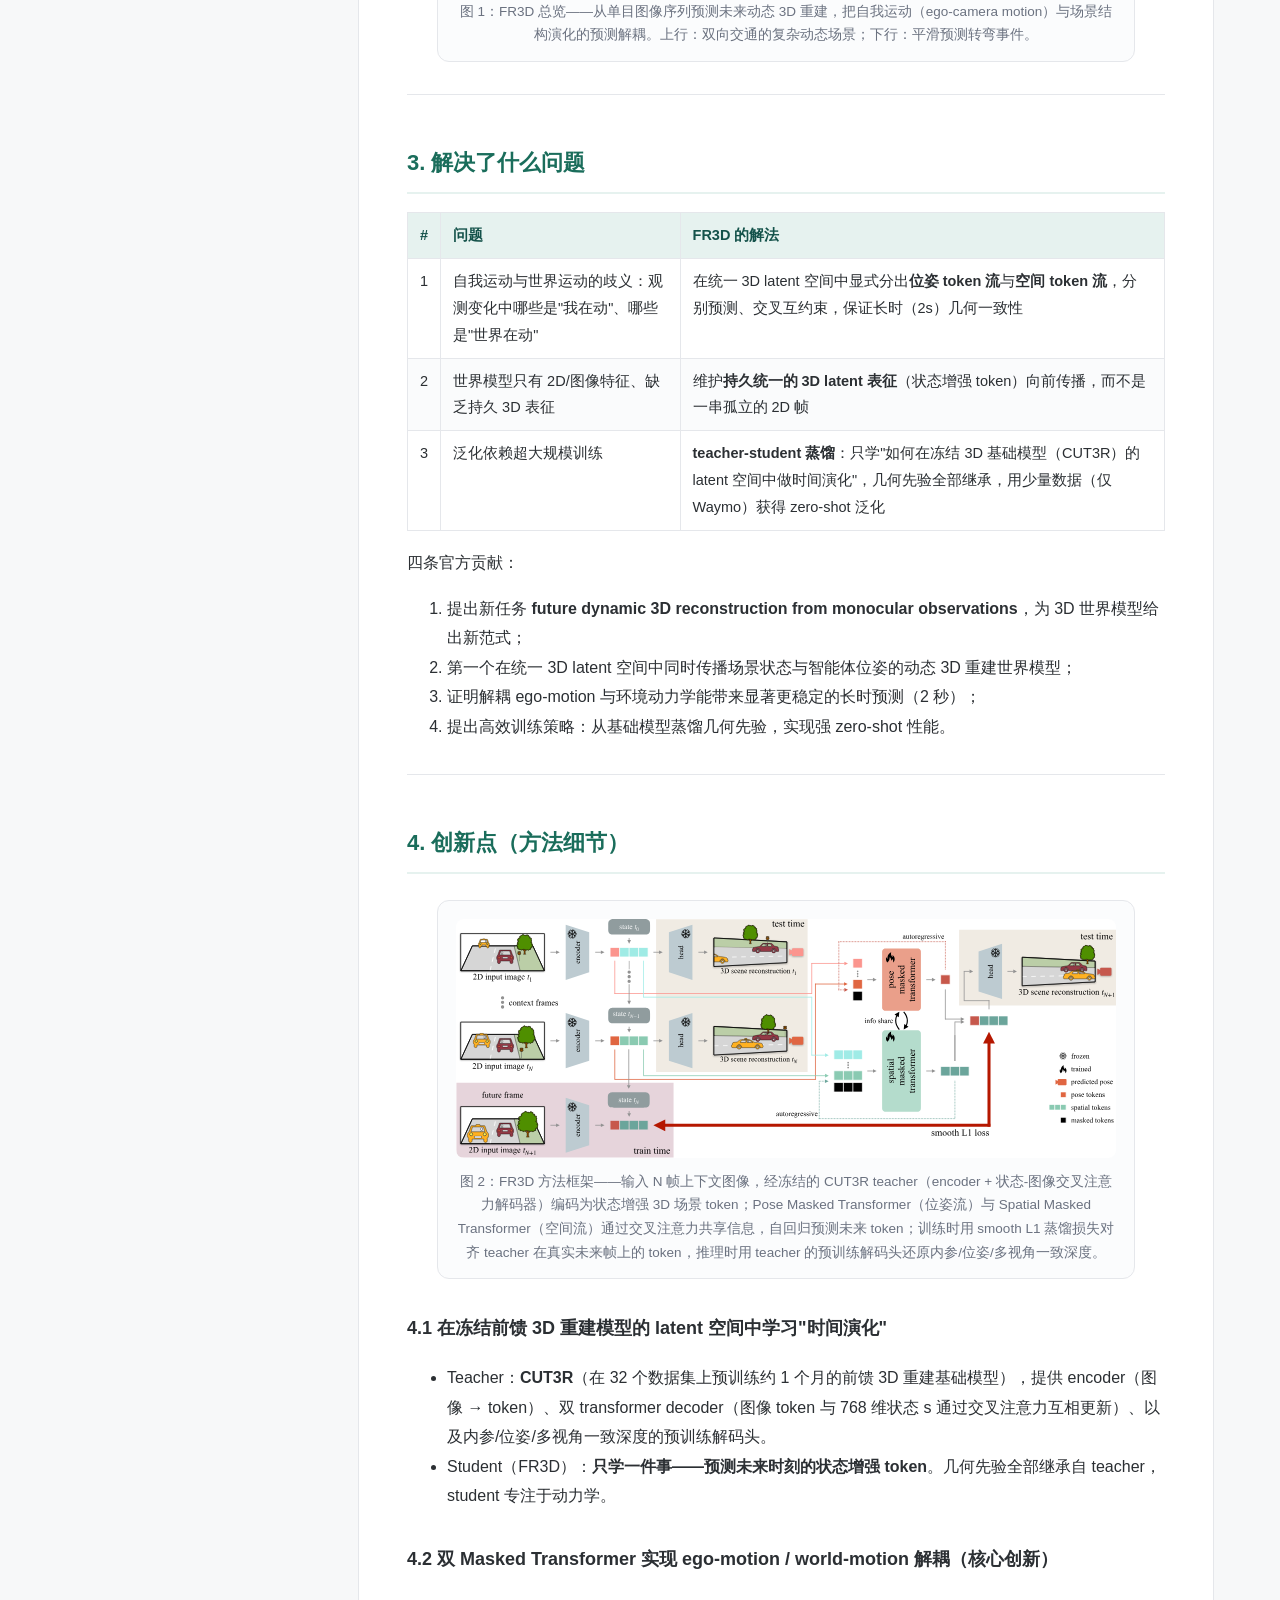
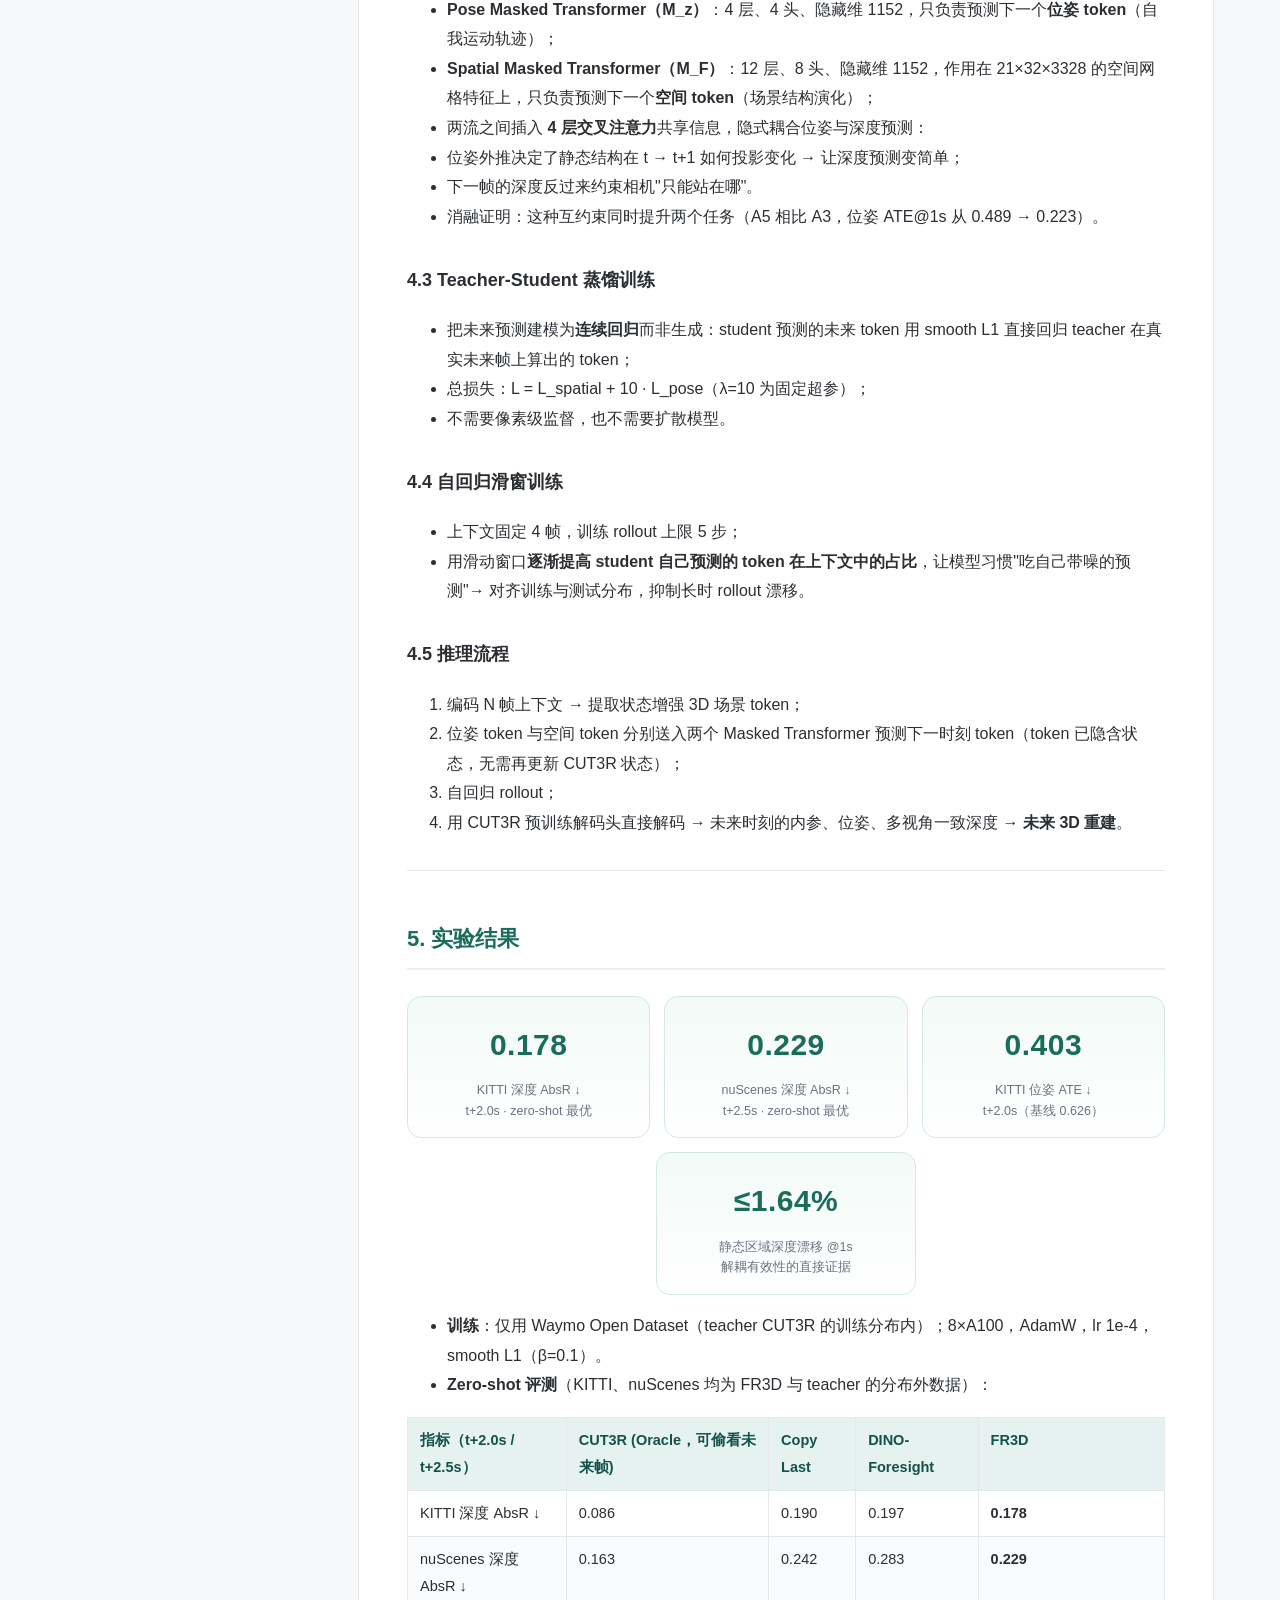
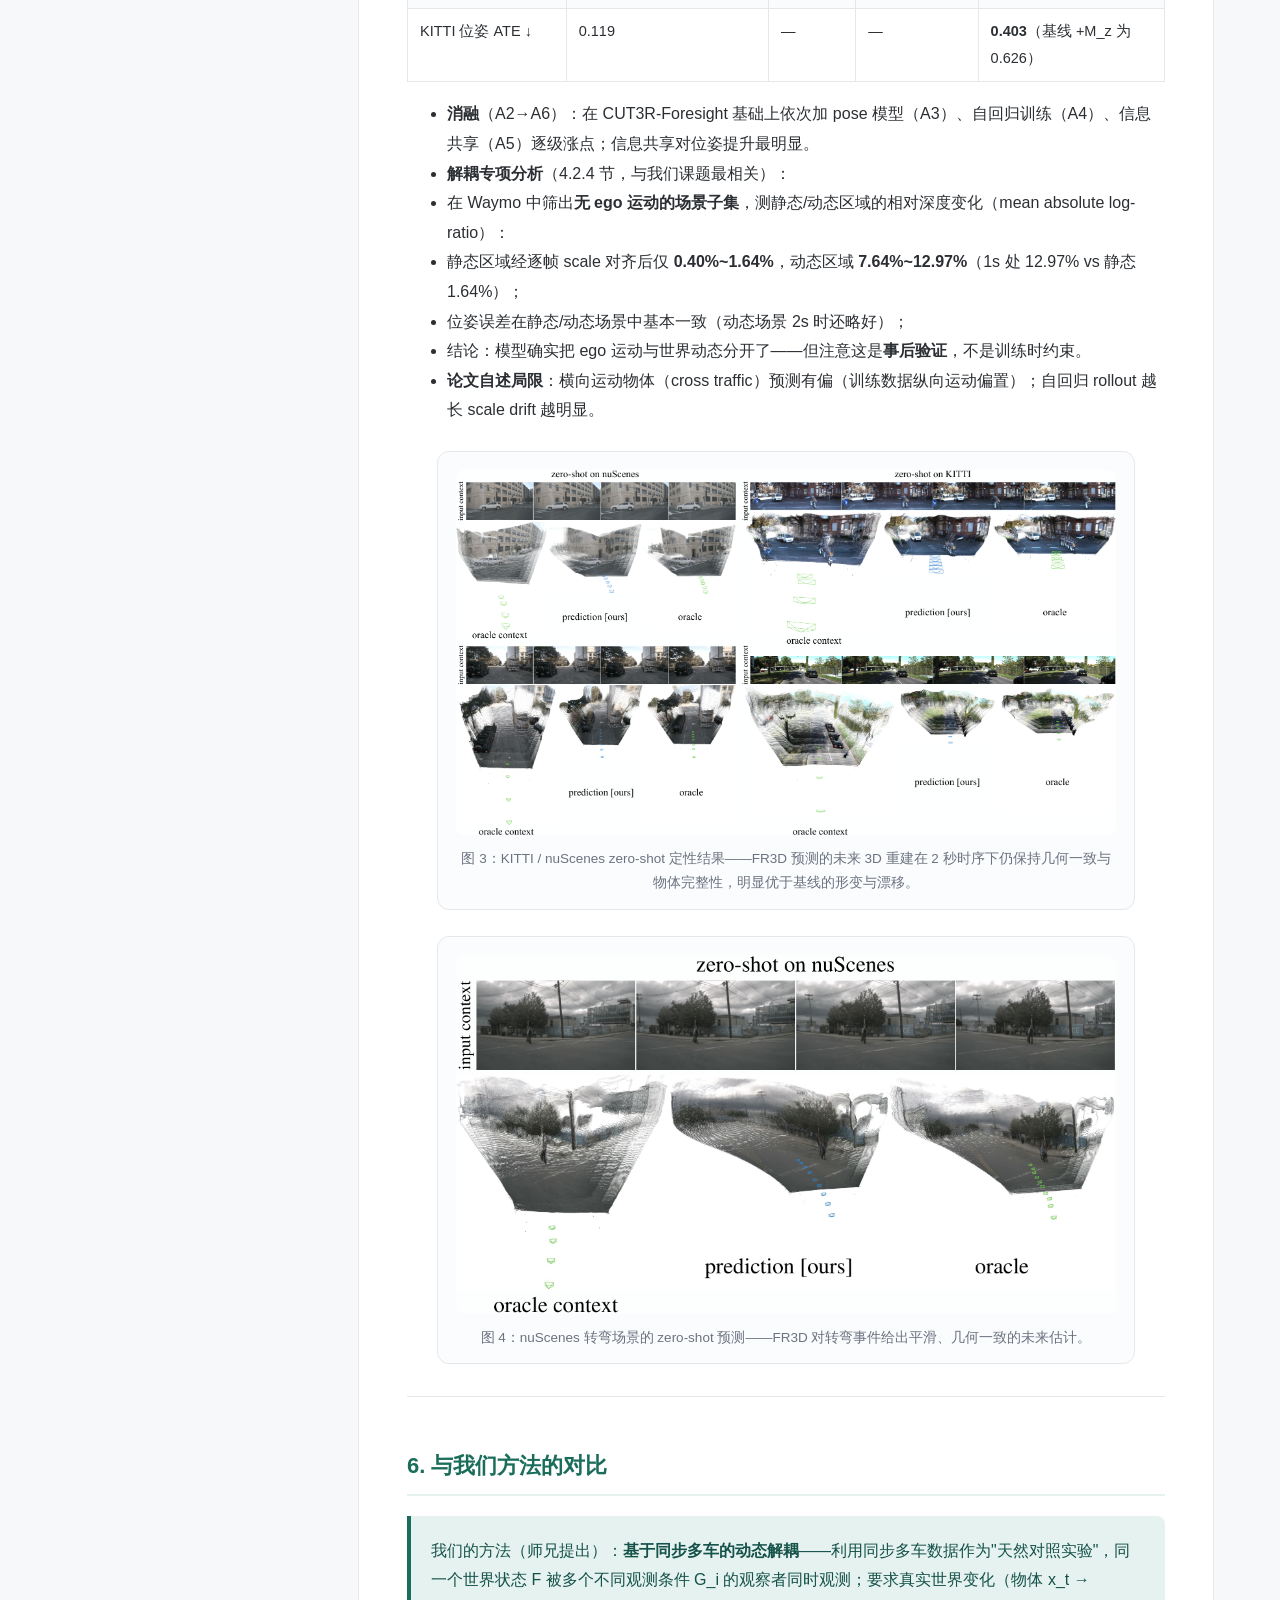
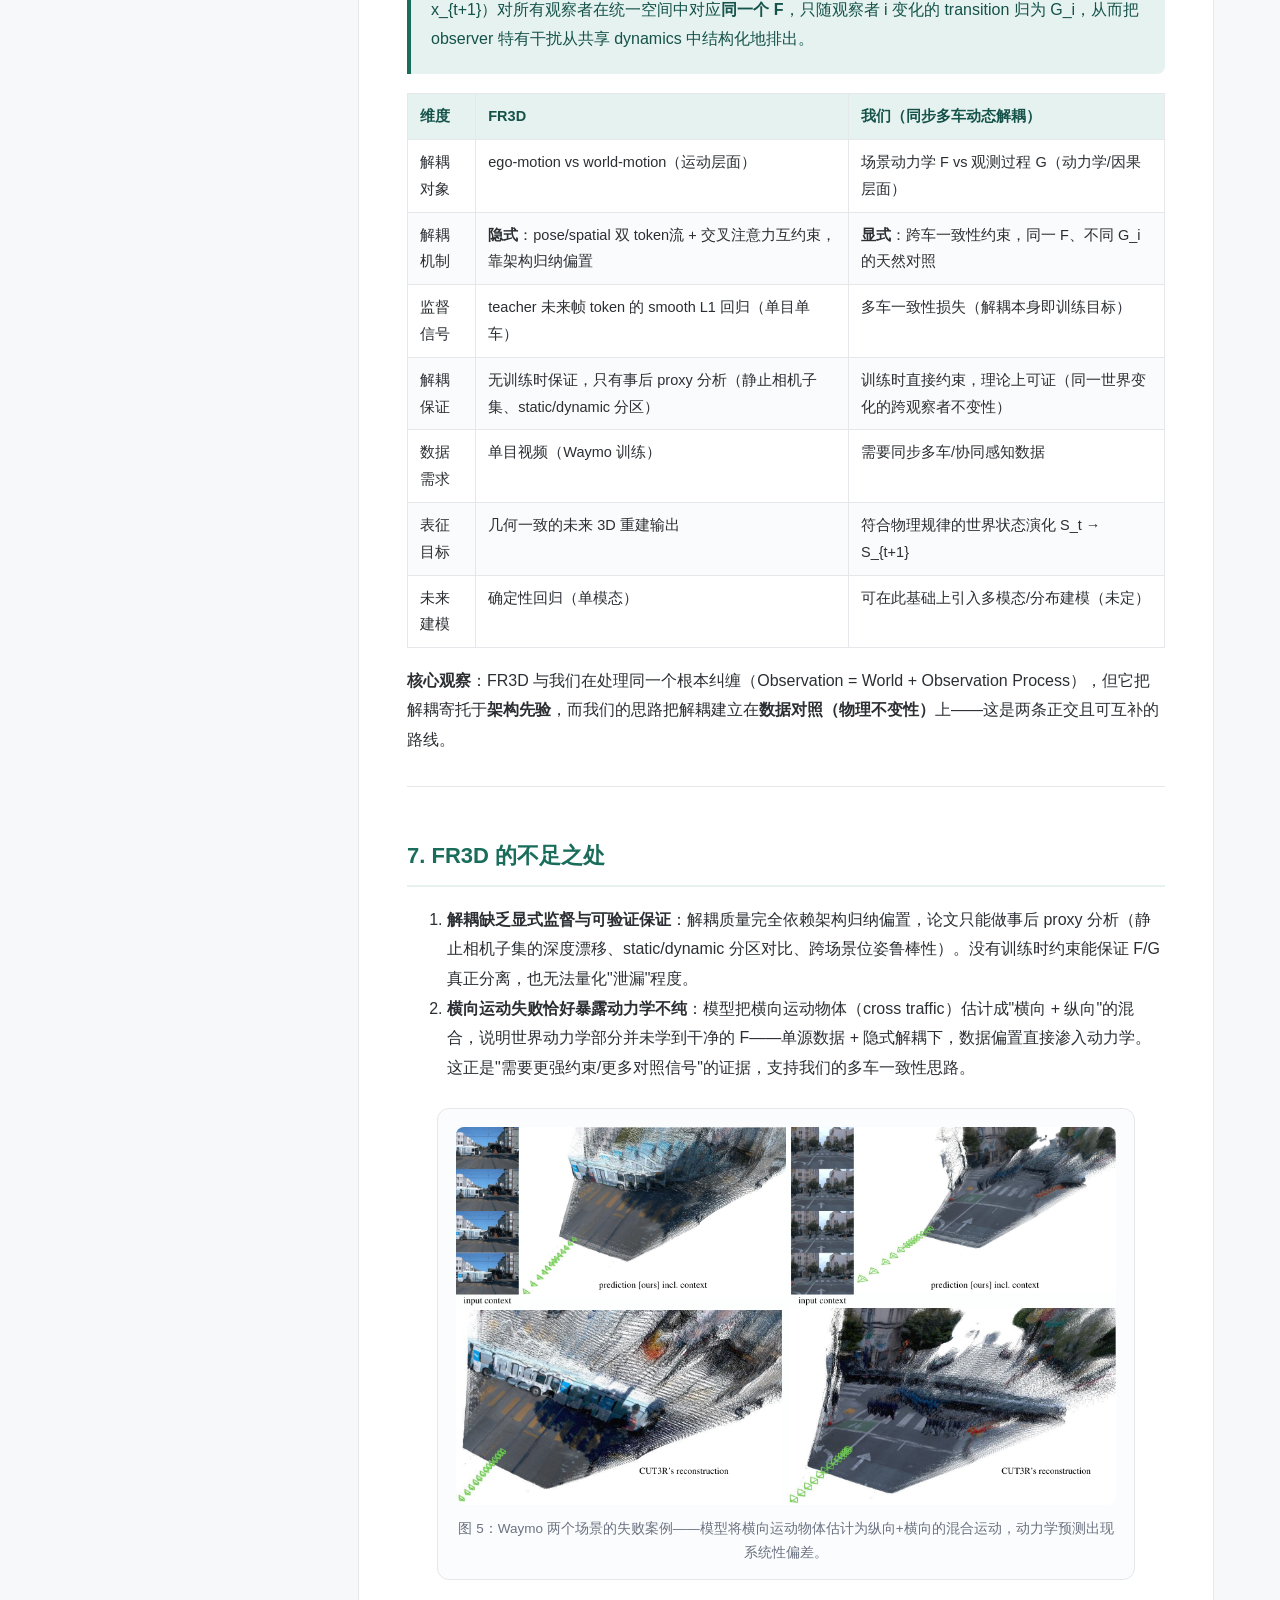
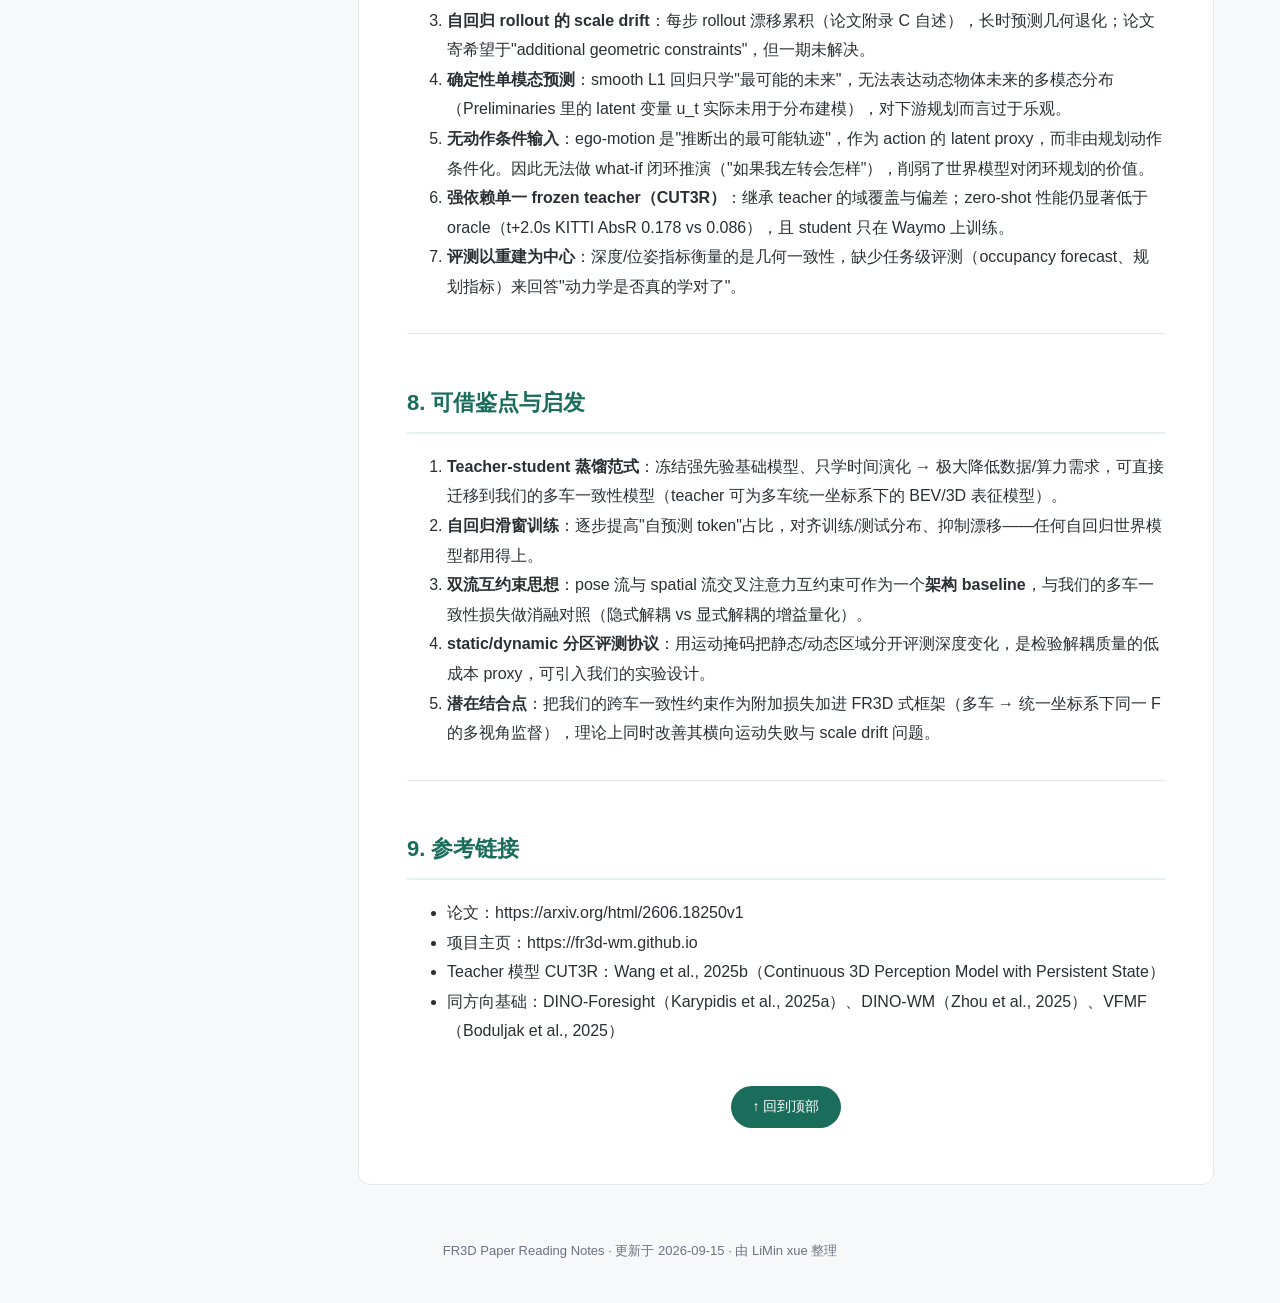
==== commit 0ec6d415: "feat: 论文配图与关键指标上线——5 张论文原图居中展示、图注、指标速览卡片；新增 build_site.py 一键重建网页" ====
--- a/docs/index.html
+++ b/docs/index.html
@@ -58,6 +58,26 @@
   }
   pre code { display: block; padding: 14px; overflow-x: auto; }
   hr { border: none; border-top: 1px solid var(--border); margin: 2em 0; }
+  figure {
+    margin: 26px auto; text-align: center; max-width: 92%;
+    background: #fbfcfd; border: 1px solid var(--border); border-radius: 12px; padding: 18px 18px 14px;
+  }
+  figure img {
+    display: block; margin: 0 auto; max-width: 100%; height: auto; border-radius: 8px;
+  }
+  figcaption {
+    font-size: 13.5px; color: var(--muted); text-align: center; margin-top: 12px; line-height: 1.75;
+  }
+  .stats {
+    display: flex; flex-wrap: wrap; gap: 14px; justify-content: center; align-items: stretch; margin: 26px 0 8px;
+  }
+  .stat {
+    flex: 1 1 210px; max-width: 260px; text-align: center; padding: 20px 14px 16px;
+    background: linear-gradient(180deg, #f2faf7 0%, #ffffff 100%);
+    border: 1px solid #d3e8e1; border-radius: 14px;
+  }
+  .stat-num { font-size: 30px; font-weight: 800; color: var(--accent); letter-spacing: .5px; }
+  .stat-label { font-size: 12.5px; color: var(--muted); margin-top: 8px; line-height: 1.65; }
   .back-top { text-align: center; margin-top: 40px; }
   .back-top a {
     display: inline-block; padding: 8px 22px; border-radius: 999px; text-decoration: none;
@@ -149,6 +169,7 @@
 <li><strong>已有 3D 尝试的不足</strong>：要么只做 occupancy 预测，要么做传感器数据合成，要么（如 MILE 一类）根本不解耦 ego-motion 与 world-motion。</li>
 <li><strong>泛化代价问题</strong>：通用泛化的世界模型依赖极端规模训练（如 22M GPU 小时 + 20M 小时视频），对具体下游任务不现实。</li>
 </ol>
+<figure><img alt="FR3D 效果总览图" src="images/fig1_teaser.png"><figcaption>图 1：FR3D 总览——从单目图像序列预测未来动态 3D 重建，把自我运动（ego-camera motion）与场景结构演化的预测解耦。上行：双向交通的复杂动态场景；下行：平滑预测转弯事件。</figcaption></figure>
 <hr />
 <h2 id="3-解决了什么问题">3. 解决了什么问题</h2>
 <table>
@@ -186,6 +207,7 @@
 </ol>
 <hr />
 <h2 id="4-创新点-方法细节">4. 创新点（方法细节）</h2>
+<figure><img alt="FR3D 模型框架图" src="images/fig2_framework.svg"><figcaption>图 2：FR3D 方法框架——输入 N 帧上下文图像，经冻结的 CUT3R teacher（encoder + 状态-图像交叉注意力解码器）编码为状态增强 3D 场景 token；Pose Masked Transformer（位姿流）与 Spatial Masked Transformer（空间流）通过交叉注意力共享信息，自回归预测未来 token；训练时用 smooth L1 蒸馏损失对齐 teacher 在真实未来帧上的 token，推理时用 teacher 的预训练解码头还原内参/位姿/多视角一致深度。</figcaption></figure>
 <h3 id="4-1-在冻结前馈-3d-重建模型的-latent-空间中学习-时间演化">4.1 在冻结前馈 3D 重建模型的 latent 空间中学习"时间演化"</h3>
 <ul>
 <li>Teacher：<strong>CUT3R</strong>（在 32 个数据集上预训练约 1 个月的前馈 3D 重建基础模型），提供 encoder（图像 → token）、双 transformer decoder（图像 token 与 768 维状态 s 通过交叉注意力互相更新）、以及内参/位姿/多视角一致深度的预训练解码头。</li>
@@ -220,6 +242,14 @@
 </ol>
 <hr />
 <h2 id="5-实验结果">5. 实验结果</h2>
+
+<div class="stats">
+  <div class="stat"><div class="stat-num">0.178</div><div class="stat-label">KITTI 深度 AbsR ↓<br>t+2.0s · zero-shot 最优</div></div>
+  <div class="stat"><div class="stat-num">0.229</div><div class="stat-label">nuScenes 深度 AbsR ↓<br>t+2.5s · zero-shot 最优</div></div>
+  <div class="stat"><div class="stat-num">0.403</div><div class="stat-label">KITTI 位姿 ATE ↓<br>t+2.0s（基线 0.626）</div></div>
+  <div class="stat"><div class="stat-num">≤1.64%</div><div class="stat-label">静态区域深度漂移 @1s<br>解耦有效性的直接证据</div></div>
+</div>
+
 <ul>
 <li><strong>训练</strong>：仅用 Waymo Open Dataset（teacher CUT3R 的训练分布内）；8×A100，AdamW，lr 1e-4，smooth L1（β=0.1）。</li>
 <li><strong>Zero-shot 评测</strong>（KITTI、nuScenes 均为 FR3D 与 teacher 的分布外数据）：</li>
@@ -267,6 +297,8 @@
 <li>结论：模型确实把 ego 运动与世界动态分开了——但注意这是<strong>事后验证</strong>，不是训练时约束。</li>
 <li><strong>论文自述局限</strong>：横向运动物体（cross traffic）预测有偏（训练数据纵向运动偏置）；自回归 rollout 越长 scale drift 越明显。</li>
 </ul>
+<figure><img alt="FR3D zero-shot 定性结果" src="images/fig3_qualitative.png"><figcaption>图 3：KITTI / nuScenes zero-shot 定性结果——FR3D 预测的未来 3D 重建在 2 秒时序下仍保持几何一致与物体完整性，明显优于基线的形变与漂移。</figcaption></figure>
+<figure><img alt="转弯场景预测" src="images/fig4_turn.png"><figcaption>图 4：nuScenes 转弯场景的 zero-shot 预测——FR3D 对转弯事件给出平滑、几何一致的未来估计。</figcaption></figure>
 <hr />
 <h2 id="6-与我们方法的对比">6. 与我们方法的对比</h2>
 <blockquote>
@@ -324,6 +356,9 @@
 <ol>
 <li><strong>解耦缺乏显式监督与可验证保证</strong>：解耦质量完全依赖架构归纳偏置，论文只能做事后 proxy 分析（静止相机子集的深度漂移、static/dynamic 分区对比、跨场景位姿鲁棒性）。没有训练时约束能保证 F/G 真正分离，也无法量化"泄漏"程度。</li>
 <li><strong>横向运动失败恰好暴露动力学不纯</strong>：模型把横向运动物体（cross traffic）估计成"横向 + 纵向"的混合，说明世界动力学部分并未学到干净的 F——单源数据 + 隐式解耦下，数据偏置直接渗入动力学。这正是"需要更强约束/更多对照信号"的证据，支持我们的多车一致性思路。</li>
+</ol>
+<figure><img alt="FR3D 失败案例" src="images/fig5_failure.png"><figcaption>图 5：Waymo 两个场景的失败案例——模型将横向运动物体估计为纵向+横向的混合运动，动力学预测出现系统性偏差。</figcaption></figure>
+<ol start="3">
 <li><strong>自回归 rollout 的 scale drift</strong>：每步 rollout 漂移累积（论文附录 C 自述），长时预测几何退化；论文寄希望于"additional geometric constraints"，但一期未解决。</li>
 <li><strong>确定性单模态预测</strong>：smooth L1 回归只学"最可能的未来"，无法表达动态物体未来的多模态分布（Preliminaries 里的 latent 变量 u_t 实际未用于分布建模），对下游规划而言过于乐观。</li>
 <li><strong>无动作条件输入</strong>：ego-motion 是"推断出的最可能轨迹"，作为 action 的 latent proxy，而非由规划动作条件化。因此无法做 what-if 闭环推演（"如果我左转会怎样"），削弱了世界模型对闭环规划的价值。</li>
@@ -350,6 +385,6 @@
 <div class="back-top"><a href="#">↑ 回到顶部</a></div>
 </main>
 </div>
-<footer>FR3D Paper Reading Notes · 更新于 2026-09-14 · 由 LiMin xue 整理</footer>
+<footer>FR3D Paper Reading Notes · 更新于 2026-09-15 · 由 LiMin xue 整理</footer>
 </body>
 </html>
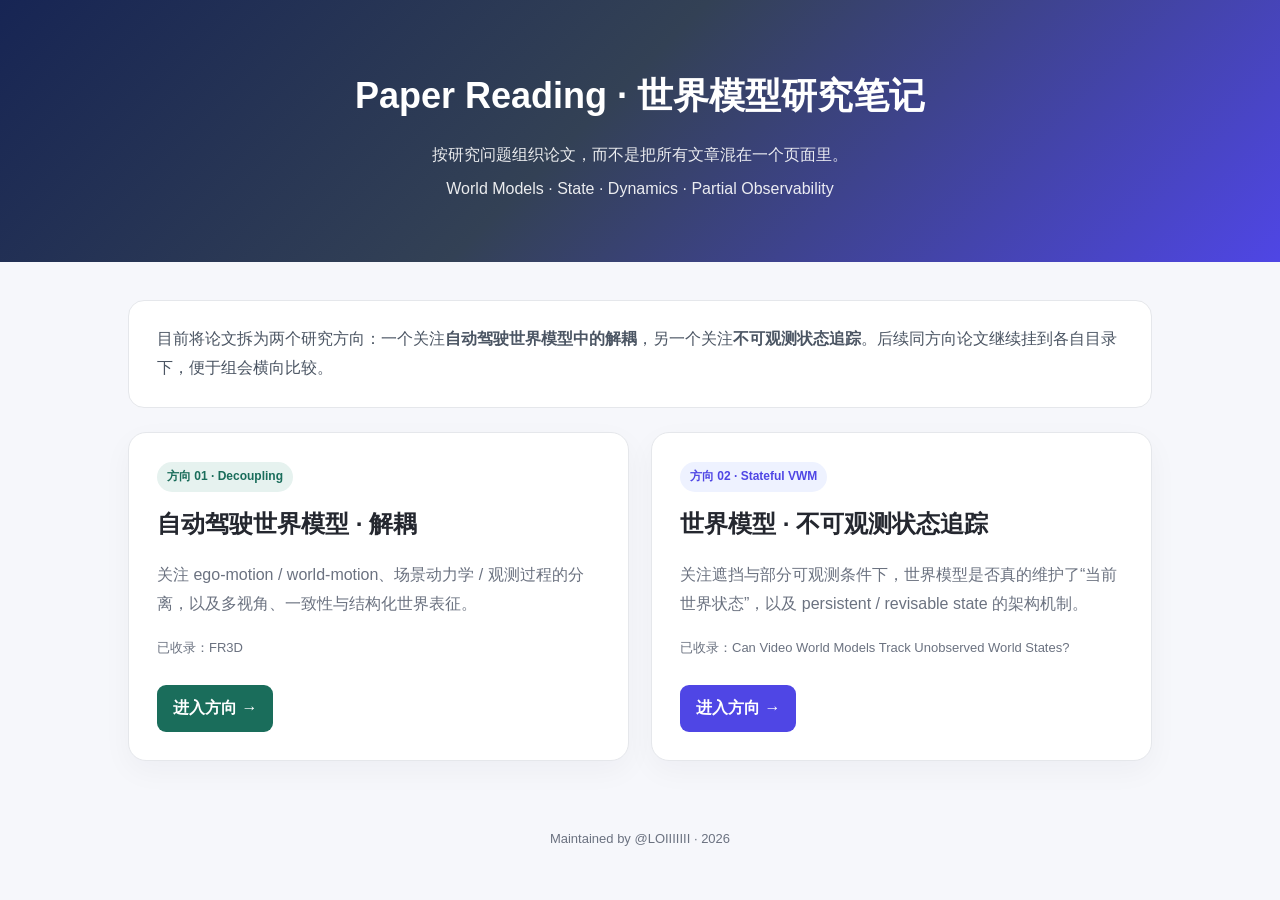
==== commit 90f03201: "Organize paper reading site by research direction" ====
--- a/docs/index.html
+++ b/docs/index.html
@@ -1,390 +1,48 @@
 <!DOCTYPE html>
 <html lang="zh-CN">
 <head>
-<meta charset="UTF-8">
-<meta name="viewport" content="width=device-width, initial-scale=1.0">
-<title>FR3D 论文阅读笔记 · 自动驾驶世界模型中的解耦</title>
+<meta charset="UTF-8"><meta name="viewport" content="width=device-width,initial-scale=1.0">
+<title>Paper Reading · 世界模型研究笔记</title>
 <style>
-  :root {
-    --accent: #1a6d5b; --accent-light: #e6f2ef; --text: #2b2f33;
-    --muted: #6b7280; --border: #e5e7eb; --bg: #f7f8f9; --card: #ffffff;
-  }
-  * { box-sizing: border-box; }
-  body {
-    margin: 0; background: var(--bg); color: var(--text);
-    font-family: -apple-system, BlinkMacSystemFont, "PingFang SC", "Hiragino Sans GB",
-      "Microsoft YaHei", "Segoe UI", Roboto, sans-serif;
-    line-height: 1.85; font-size: 16px;
-  }
-  header {
-    background: linear-gradient(135deg, #0f3d33 0%, #1a6d5b 60%, #2a9d8f 100%);
-    color: #fff; padding: 44px 20px 36px; text-align: center;
-  }
-  header h1 { margin: 0 0 10px; font-size: 30px; letter-spacing: 1px; }
-  header p { margin: 4px 0; opacity: .92; font-size: 15px; }
-  header a { color: #ffe9a8; text-decoration: none; border-bottom: 1px dashed rgba(255,233,168,.6); }
-  .wrap { display: flex; max-width: 1180px; margin: 28px auto; gap: 24px; padding: 0 16px; align-items: flex-start; }
-  nav.toc {
-    flex: 0 0 268px; position: sticky; top: 20px; background: var(--card);
-    border: 1px solid var(--border); border-radius: 12px; padding: 18px 20px; max-height: calc(100vh - 60px); overflow-y: auto;
-  }
-  .toc-title { font-weight: 700; margin-bottom: 10px; color: var(--accent); }
-  nav.toc ul { list-style: none; margin: 0; padding: 0; }
-  nav.toc li { margin: 4px 0; }
-  nav.toc li.lv3 { padding-left: 16px; }
-  nav.toc a { color: var(--text); text-decoration: none; font-size: 13.5px; display: block; border-radius: 6px; padding: 3px 8px; }
-  nav.toc a:hover { background: var(--accent-light); color: var(--accent); }
-  main {
-    flex: 1; min-width: 0; background: var(--card); border: 1px solid var(--border);
-    border-radius: 12px; padding: 40px 48px 56px;
-  }
-  h2 {
-    color: var(--accent); font-size: 22px; margin-top: 2.2em; padding-bottom: 8px;
-    border-bottom: 2px solid var(--accent-light);
-  }
-  h3 { font-size: 18px; margin-top: 1.8em; }
-  blockquote {
-    margin: 1.2em 0; padding: 14px 20px; background: var(--accent-light);
-    border-left: 4px solid var(--accent); border-radius: 0 8px 8px 0; color: #14524a;
-  }
-  blockquote p { margin: 6px 0; }
-  table { border-collapse: collapse; width: 100%; margin: 1.2em 0; font-size: 14.5px; }
-  th { background: var(--accent-light); color: #14524a; }
-  th, td { border: 1px solid var(--border); padding: 9px 12px; text-align: left; vertical-align: top; }
-  tr:nth-child(even) td { background: #fafbfc; }
-  code {
-    background: #eef1f3; border-radius: 4px; padding: 2px 6px;
-    font-family: "SF Mono", Menlo, Consolas, monospace; font-size: .9em;
-  }
-  pre code { display: block; padding: 14px; overflow-x: auto; }
-  hr { border: none; border-top: 1px solid var(--border); margin: 2em 0; }
-  figure {
-    margin: 26px auto; text-align: center; max-width: 92%;
-    background: #fbfcfd; border: 1px solid var(--border); border-radius: 12px; padding: 18px 18px 14px;
-  }
-  figure img {
-    display: block; margin: 0 auto; max-width: 100%; height: auto; border-radius: 8px;
-  }
-  figcaption {
-    font-size: 13.5px; color: var(--muted); text-align: center; margin-top: 12px; line-height: 1.75;
-  }
-  .stats {
-    display: flex; flex-wrap: wrap; gap: 14px; justify-content: center; align-items: stretch; margin: 26px 0 8px;
-  }
-  .stat {
-    flex: 1 1 210px; max-width: 260px; text-align: center; padding: 20px 14px 16px;
-    background: linear-gradient(180deg, #f2faf7 0%, #ffffff 100%);
-    border: 1px solid #d3e8e1; border-radius: 14px;
-  }
-  .stat-num { font-size: 30px; font-weight: 800; color: var(--accent); letter-spacing: .5px; }
-  .stat-label { font-size: 12.5px; color: var(--muted); margin-top: 8px; line-height: 1.65; }
-  .back-top { text-align: center; margin-top: 40px; }
-  .back-top a {
-    display: inline-block; padding: 8px 22px; border-radius: 999px; text-decoration: none;
-    background: var(--accent); color: #fff; font-size: 14px;
-  }
-  footer { text-align: center; color: var(--muted); font-size: 13px; padding: 26px 0 40px; }
-  @media (max-width: 900px) {
-    .wrap { flex-direction: column; }
-    nav.toc { position: static; max-height: none; flex: none; width: 100%; }
-    main { padding: 24px 20px 40px; }
-  }
-</style>
-</head>
+:root{--t:#24272f;--m:#6b7280;--b:#e5e7eb;--bg:#f6f7fb;--card:#fff;--g:#1a6d5b;--p:#4f46e5}
+*{box-sizing:border-box}body{margin:0;background:var(--bg);color:var(--t);font-family:-apple-system,BlinkMacSystemFont,"PingFang SC","Microsoft YaHei",sans-serif;line-height:1.8}
+header{padding:64px 20px 54px;text-align:center;color:white;background:linear-gradient(135deg,#172554,#334155 46%,#4f46e5)}
+header h1{font-size:36px;margin:0 0 12px}header p{margin:5px 0;opacity:.9}
+.wrap{max-width:1060px;margin:38px auto;padding:0 18px}.lead{background:#fff;border:1px solid var(--b);border-radius:16px;padding:24px 28px;color:#4b5563}
+.grid{display:grid;grid-template-columns:repeat(2,minmax(0,1fr));gap:22px;margin-top:24px}.card{background:var(--card);border:1px solid var(--b);border-radius:18px;padding:28px;box-shadow:0 10px 30px rgba(20,30,60,.04)}
+.card h2{margin:10px 0 8px;font-size:24px}.card p{color:var(--m)}.tag{display:inline-block;border-radius:999px;padding:4px 10px;font-size:12px;font-weight:700}
+.green{background:#e6f2ef;color:var(--g)}.purple{background:#eef2ff;color:var(--p)}
+.card a{display:inline-block;margin-top:12px;text-decoration:none;color:#fff;padding:9px 16px;border-radius:9px;font-weight:700}
+.green-btn{background:var(--g)}.purple-btn{background:var(--p)}
+.meta{font-size:13px;color:var(--m);margin-top:18px}footer{text-align:center;color:var(--m);font-size:13px;padding:28px 0 42px}
+@media(max-width:760px){.grid{grid-template-columns:1fr}header h1{font-size:30px}}
+</style></head>
 <body>
 <header>
-  <h1>FR3D 论文阅读笔记</h1>
-  <p>Future Dynamic 3D Reconstruction: A 3D World Model with Disentangled Ego-Motion</p>
-  <p>主题：自动驾驶世界模型中的「解耦」— Ego-Motion 与 World-Motion 的分离</p>
-  <p>📖 论文原文：<a href="https://arxiv.org/html/2606.18250v1" target="_blank">arXiv:2606.18250</a> ｜ 📁 <a href="https://github.com/LOIIIIIII/paper-reading" target="_blank">GitHub 仓库</a></p>
+<h1>Paper Reading · 世界模型研究笔记</h1>
+<p>按研究问题组织论文，而不是把所有文章混在一个页面里。</p>
+<p>World Models · State · Dynamics · Partial Observability</p>
 </header>
 <div class="wrap">
-<nav class="toc"><div class="toc-title">📑 目录</div><ul><li class="lv2"><a href="#0-论文基本信息">0. 论文基本信息</a></li><li class="lv2"><a href="#1-任务定义-这是什么任务">1. 任务定义：这是什么任务？</a></li><li class="lv3"><a href="#1-1-任务命名">1.1 任务命名</a></li><li class="lv3"><a href="#1-2-在-解耦-视角下的任务定义-本文归纳">1.2 在&quot;解耦&quot;视角下的任务定义（本文归纳）</a></li><li class="lv2"><a href="#2-任务背景与动机">2. 任务背景与动机</a></li><li class="lv2"><a href="#3-解决了什么问题">3. 解决了什么问题</a></li><li class="lv2"><a href="#4-创新点-方法细节">4. 创新点（方法细节）</a></li><li class="lv3"><a href="#4-1-在冻结前馈-3d-重建模型的-latent-空间中学习-时间演化">4.1 在冻结前馈 3D 重建模型的 latent 空间中学习&quot;时间演化&quot;</a></li><li class="lv3"><a href="#4-2-双-masked-transformer-实现-ego-motion-world-motion-解耦-核心创新">4.2 双 Masked Transformer 实现 ego-motion / world-motion 解耦（核心创新）</a></li><li class="lv3"><a href="#4-3-teacher-student-蒸馏训练">4.3 Teacher-Student 蒸馏训练</a></li><li class="lv3"><a href="#4-4-自回归滑窗训练">4.4 自回归滑窗训练</a></li><li class="lv3"><a href="#4-5-推理流程">4.5 推理流程</a></li><li class="lv2"><a href="#5-实验结果">5. 实验结果</a></li><li class="lv2"><a href="#6-与我们方法的对比">6. 与我们方法的对比</a></li><li class="lv2"><a href="#7-fr3d-的不足之处">7. FR3D 的不足之处</a></li><li class="lv2"><a href="#8-可借鉴点与启发">8. 可借鉴点与启发</a></li><li class="lv2"><a href="#9-参考链接">9. 参考链接</a></li></ul></nav>
-<main>
-<h1>FR3D 论文阅读笔记</h1>
-<blockquote>
-<p><strong>主题定位：自动驾驶世界模型中的"解耦"问题 —— 自我运动（Ego-Motion）与世界运动（World-Motion）的分离</strong></p>
-<p>阅读日期：2026-09-14 ｜ 阅读人：LiMin xue ｜ 组会讨论用笔记</p>
-</blockquote>
-<hr />
-<h2 id="0-论文基本信息">0. 论文基本信息</h2>
-<table>
-<thead>
-<tr>
-<th>项目</th>
-<th>内容</th>
-</tr>
-</thead>
-<tbody>
-<tr>
-<td>标题</td>
-<td><strong>Future Dynamic 3D Reconstruction: A 3D World Model with Disentangled Ego-Motion</strong></td>
-</tr>
-<tr>
-<td>简称</td>
-<td><strong>FR3D</strong> = <strong>F</strong>uture dynamic 3D <strong>R</strong>econstruction</td>
-</tr>
-<tr>
-<td>作者</td>
-<td>Nils Morbitzer<em>, Jonathan Evers</em>, Artem Savkin, Thomas Stauner, Nassir Navab, Federico Tombari, Stefano Gasperini（*共同一作）</td>
-</tr>
-<tr>
-<td>机构</td>
-<td>慕尼黑工业大学（TUM）· MCML · BMW Group</td>
-</tr>
-<tr>
-<td>出处</td>
-<td>arXiv:2606.18250v1 [cs.CV]，2026-06-16</td>
-</tr>
-<tr>
-<td>项目主页</td>
-<td>https://fr3d-wm.github.io</td>
-</tr>
-<tr>
-<td>一句话总结</td>
-<td>提出第一个在<strong>统一的 3D latent 空间</strong>中、把<strong>相机自我运动</strong>与<strong>场景世界运动</strong>解耦后进行自回归未来预测的 3D 世界模型，从单目图像序列预测未来 2 秒的动态 3D 重建。</td>
-</tr>
-</tbody>
-</table>
-<hr />
-<h2 id="1-任务定义-这是什么任务">1. 任务定义：这是什么任务？</h2>
-<h3 id="1-1-任务命名">1.1 任务命名</h3>
-<p>论文定义了一个新任务：<strong>Future Dynamic 3D Reconstruction（未来动态 3D 重建）</strong>。</p>
-<ul>
-<li>传统 3D 重建是<strong>回溯性</strong>的：对已经看到的（过去的）图像做几何重建；</li>
-<li>FR3D 是<strong>前瞻性</strong>的：给定过去 N 帧单目图像，<strong>预测未来时刻的完整 3D 场景重建</strong>（场景结构 + 相机位姿），而不是生成未来 2D 图像。</li>
-</ul>
-<h3 id="1-2-在-解耦-视角下的任务定义-本文归纳">1.2 在"解耦"视角下的任务定义（本文归纳）</h3>
-<p>从我们课题（解耦）的角度，可以把 FR3D 所做的事抽象为：</p>
-<blockquote>
-<p><strong>观测变化 = 自我运动诱导的视角/投影变化（G）+ 场景真实 3D 演化（F）</strong></p>
-<p>FR3D 的任务范式 = 在 3D 世界模型中，把 G（ego-camera motion）与 F（world-motion / scene dynamics）<strong>分解到两条 latent 轨迹上分别预测</strong>，再组合成几何一致的未来 3D 重建。</p>
-</blockquote>
-<p>形式化对应：输入单目图像序列 I ∈ R^(N×3×H×W)，用冻结的前馈 3D 重建模型（CUT3R）编码为"状态增强 3D 场景 token"（位姿 token z 与空间 token F 两类），随后由两个 Masked Transformer 分别自回归预测未来的位姿 token z_{t_{N+1}} 与空间 token F_{t_{N+1}}，最后用预训练解码头还原出未来的内参、相机位姿与多视角一致深度。</p>
-<hr />
-<h2 id="2-任务背景与动机">2. 任务背景与动机</h2>
-<ol>
-<li><strong>世界模型的共识</strong>：世界模型的核心能力是"给定历史观测与（潜在）动作，准确估计未来状态"。存在两条路线：Ha &amp; Schmidhuber 的生成式（在传感器空间直接合成未来）与 LeCun 的抽象 latent 预测（像素级照片真实感不重要，任务相关的抽象表征才重要）。</li>
-<li><strong>2D 生成式世界模型的问题</strong>：Sora/Veo/Genie 一类视频扩散模型照片真实感极强，但它们<strong>在图像平面内工作，把相机轨迹与场景演化搅在一起</strong>。长时 rollout 会产生"幻觉物理"：物体 morphing、凭空消失、深度相关的运动视差不一致、3D 几何结构崩溃。论文的立场：<strong>对要在物理世界执行任务的智能体，几何完整性必须优先于照片真实感</strong>。</li>
-<li><strong>已有 3D 尝试的不足</strong>：要么只做 occupancy 预测，要么做传感器数据合成，要么（如 MILE 一类）根本不解耦 ego-motion 与 world-motion。</li>
-<li><strong>泛化代价问题</strong>：通用泛化的世界模型依赖极端规模训练（如 22M GPU 小时 + 20M 小时视频），对具体下游任务不现实。</li>
-</ol>
-<figure><img alt="FR3D 效果总览图" src="images/fig1_teaser.png"><figcaption>图 1：FR3D 总览——从单目图像序列预测未来动态 3D 重建，把自我运动（ego-camera motion）与场景结构演化的预测解耦。上行：双向交通的复杂动态场景；下行：平滑预测转弯事件。</figcaption></figure>
-<hr />
-<h2 id="3-解决了什么问题">3. 解决了什么问题</h2>
-<table>
-<thead>
-<tr>
-<th>#</th>
-<th>问题</th>
-<th>FR3D 的解法</th>
-</tr>
-</thead>
-<tbody>
-<tr>
-<td>1</td>
-<td>自我运动与世界运动的歧义：观测变化中哪些是"我在动"、哪些是"世界在动"</td>
-<td>在统一 3D latent 空间中显式分出<strong>位姿 token 流</strong>与<strong>空间 token 流</strong>，分别预测、交叉互约束，保证长时（2s）几何一致性</td>
-</tr>
-<tr>
-<td>2</td>
-<td>世界模型只有 2D/图像特征、缺乏持久 3D 表征</td>
-<td>维护<strong>持久统一的 3D latent 表征</strong>（状态增强 token）向前传播，而不是一串孤立的 2D 帧</td>
-</tr>
-<tr>
-<td>3</td>
-<td>泛化依赖超大规模训练</td>
-<td><strong>teacher-student 蒸馏</strong>：只学"如何在冻结 3D 基础模型（CUT3R）的 latent 空间中做时间演化"，几何先验全部继承，用少量数据（仅 Waymo）获得 zero-shot 泛化</td>
-</tr>
-</tbody>
-</table>
-<p>四条官方贡献：</p>
-<ol>
-<li>提出新任务 <strong>future dynamic 3D reconstruction from monocular observations</strong>，为 3D 世界模型给出新范式；</li>
-<li>第一个在统一 3D latent 空间中同时传播场景状态与智能体位姿的动态 3D 重建世界模型；</li>
-<li>证明解耦 ego-motion 与环境动力学能带来显著更稳定的长时预测（2 秒）；</li>
-<li>提出高效训练策略：从基础模型蒸馏几何先验，实现强 zero-shot 性能。</li>
-</ol>
-<hr />
-<h2 id="4-创新点-方法细节">4. 创新点（方法细节）</h2>
-<figure><img alt="FR3D 模型框架图" src="images/fig2_framework.svg"><figcaption>图 2：FR3D 方法框架——输入 N 帧上下文图像，经冻结的 CUT3R teacher（encoder + 状态-图像交叉注意力解码器）编码为状态增强 3D 场景 token；Pose Masked Transformer（位姿流）与 Spatial Masked Transformer（空间流）通过交叉注意力共享信息，自回归预测未来 token；训练时用 smooth L1 蒸馏损失对齐 teacher 在真实未来帧上的 token，推理时用 teacher 的预训练解码头还原内参/位姿/多视角一致深度。</figcaption></figure>
-<h3 id="4-1-在冻结前馈-3d-重建模型的-latent-空间中学习-时间演化">4.1 在冻结前馈 3D 重建模型的 latent 空间中学习"时间演化"</h3>
-<ul>
-<li>Teacher：<strong>CUT3R</strong>（在 32 个数据集上预训练约 1 个月的前馈 3D 重建基础模型），提供 encoder（图像 → token）、双 transformer decoder（图像 token 与 768 维状态 s 通过交叉注意力互相更新）、以及内参/位姿/多视角一致深度的预训练解码头。</li>
-<li>Student（FR3D）：<strong>只学一件事——预测未来时刻的状态增强 token</strong>。几何先验全部继承自 teacher，student 专注于动力学。</li>
-</ul>
-<h3 id="4-2-双-masked-transformer-实现-ego-motion-world-motion-解耦-核心创新">4.2 双 Masked Transformer 实现 ego-motion / world-motion 解耦（核心创新）</h3>
-<ul>
-<li><strong>Pose Masked Transformer（M_z）</strong>：4 层、4 头、隐藏维 1152，只负责预测下一个<strong>位姿 token</strong>（自我运动轨迹）；</li>
-<li><strong>Spatial Masked Transformer（M_F）</strong>：12 层、8 头、隐藏维 1152，作用在 21×32×3328 的空间网格特征上，只负责预测下一个<strong>空间 token</strong>（场景结构演化）；</li>
-<li>两流之间插入 <strong>4 层交叉注意力</strong>共享信息，隐式耦合位姿与深度预测：</li>
-<li>位姿外推决定了静态结构在 t → t+1 如何投影变化 → 让深度预测变简单；</li>
-<li>下一帧的深度反过来约束相机"只能站在哪"。</li>
-<li>消融证明：这种互约束同时提升两个任务（A5 相比 A3，位姿 ATE@1s 从 0.489 → 0.223）。</li>
-</ul>
-<h3 id="4-3-teacher-student-蒸馏训练">4.3 Teacher-Student 蒸馏训练</h3>
-<ul>
-<li>把未来预测建模为<strong>连续回归</strong>而非生成：student 预测的未来 token 用 smooth L1 直接回归 teacher 在真实未来帧上算出的 token；</li>
-<li>总损失：L = L_spatial + 10 · L_pose（λ=10 为固定超参）；</li>
-<li>不需要像素级监督，也不需要扩散模型。</li>
-</ul>
-<h3 id="4-4-自回归滑窗训练">4.4 自回归滑窗训练</h3>
-<ul>
-<li>上下文固定 4 帧，训练 rollout 上限 5 步；</li>
-<li>用滑动窗口<strong>逐渐提高 student 自己预测的 token 在上下文中的占比</strong>，让模型习惯"吃自己带噪的预测"→ 对齐训练与测试分布，抑制长时 rollout 漂移。</li>
-</ul>
-<h3 id="4-5-推理流程">4.5 推理流程</h3>
-<ol>
-<li>编码 N 帧上下文 → 提取状态增强 3D 场景 token；</li>
-<li>位姿 token 与空间 token 分别送入两个 Masked Transformer 预测下一时刻 token（token 已隐含状态，无需再更新 CUT3R 状态）；</li>
-<li>自回归 rollout；</li>
-<li>用 CUT3R 预训练解码头直接解码 → 未来时刻的内参、位姿、多视角一致深度 → <strong>未来 3D 重建</strong>。</li>
-</ol>
-<hr />
-<h2 id="5-实验结果">5. 实验结果</h2>
-
-<div class="stats">
-  <div class="stat"><div class="stat-num">0.178</div><div class="stat-label">KITTI 深度 AbsR ↓<br>t+2.0s · zero-shot 最优</div></div>
-  <div class="stat"><div class="stat-num">0.229</div><div class="stat-label">nuScenes 深度 AbsR ↓<br>t+2.5s · zero-shot 最优</div></div>
-  <div class="stat"><div class="stat-num">0.403</div><div class="stat-label">KITTI 位姿 ATE ↓<br>t+2.0s（基线 0.626）</div></div>
-  <div class="stat"><div class="stat-num">≤1.64%</div><div class="stat-label">静态区域深度漂移 @1s<br>解耦有效性的直接证据</div></div>
+<div class="lead">
+目前将论文拆为两个研究方向：一个关注<strong>自动驾驶世界模型中的解耦</strong>，另一个关注<strong>不可观测状态追踪</strong>。后续同方向论文继续挂到各自目录下，便于组会横向比较。
 </div>
-
-<ul>
-<li><strong>训练</strong>：仅用 Waymo Open Dataset（teacher CUT3R 的训练分布内）；8×A100，AdamW，lr 1e-4，smooth L1（β=0.1）。</li>
-<li><strong>Zero-shot 评测</strong>（KITTI、nuScenes 均为 FR3D 与 teacher 的分布外数据）：</li>
-</ul>
-<table>
-<thead>
-<tr>
-<th>指标（t+2.0s / t+2.5s）</th>
-<th>CUT3R (Oracle，可偷看未来帧)</th>
-<th>Copy Last</th>
-<th>DINO-Foresight</th>
-<th><strong>FR3D</strong></th>
-</tr>
-</thead>
-<tbody>
-<tr>
-<td>KITTI 深度 AbsR ↓</td>
-<td>0.086</td>
-<td>0.190</td>
-<td>0.197</td>
-<td><strong>0.178</strong></td>
-</tr>
-<tr>
-<td>nuScenes 深度 AbsR ↓</td>
-<td>0.163</td>
-<td>0.242</td>
-<td>0.283</td>
-<td><strong>0.229</strong></td>
-</tr>
-<tr>
-<td>KITTI 位姿 ATE ↓</td>
-<td>0.119</td>
-<td>—</td>
-<td>—</td>
-<td><strong>0.403</strong>（基线 +M_z 为 0.626）</td>
-</tr>
-</tbody>
-</table>
-<ul>
-<li><strong>消融</strong>（A2→A6）：在 CUT3R-Foresight 基础上依次加 pose 模型（A3）、自回归训练（A4）、信息共享（A5）逐级涨点；信息共享对位姿提升最明显。</li>
-<li><strong>解耦专项分析</strong>（4.2.4 节，与我们课题最相关）：</li>
-<li>在 Waymo 中筛出<strong>无 ego 运动的场景子集</strong>，测静态/动态区域的相对深度变化（mean absolute log-ratio）：</li>
-<li>静态区域经逐帧 scale 对齐后仅 <strong>0.40%~1.64%</strong>，动态区域 <strong>7.64%~12.97%</strong>（1s 处 12.97% vs 静态 1.64%）；</li>
-<li>位姿误差在静态/动态场景中基本一致（动态场景 2s 时还略好）；</li>
-<li>结论：模型确实把 ego 运动与世界动态分开了——但注意这是<strong>事后验证</strong>，不是训练时约束。</li>
-<li><strong>论文自述局限</strong>：横向运动物体（cross traffic）预测有偏（训练数据纵向运动偏置）；自回归 rollout 越长 scale drift 越明显。</li>
-</ul>
-<figure><img alt="FR3D zero-shot 定性结果" src="images/fig3_qualitative.png"><figcaption>图 3：KITTI / nuScenes zero-shot 定性结果——FR3D 预测的未来 3D 重建在 2 秒时序下仍保持几何一致与物体完整性，明显优于基线的形变与漂移。</figcaption></figure>
-<figure><img alt="转弯场景预测" src="images/fig4_turn.png"><figcaption>图 4：nuScenes 转弯场景的 zero-shot 预测——FR3D 对转弯事件给出平滑、几何一致的未来估计。</figcaption></figure>
-<hr />
-<h2 id="6-与我们方法的对比">6. 与我们方法的对比</h2>
-<blockquote>
-<p>我们的方法（师兄提出）：<strong>基于同步多车的动态解耦</strong>——利用同步多车数据作为"天然对照实验"，同一个世界状态 F 被多个不同观测条件 G_i 的观察者同时观测；要求真实世界变化（物体 x_t → x_{t+1}）对所有观察者在统一空间中对应<strong>同一个 F</strong>，只随观察者 i 变化的 transition 归为 G_i，从而把 observer 特有干扰从共享 dynamics 中结构化地排出。</p>
-</blockquote>
-<table>
-<thead>
-<tr>
-<th>维度</th>
-<th>FR3D</th>
-<th>我们（同步多车动态解耦）</th>
-</tr>
-</thead>
-<tbody>
-<tr>
-<td>解耦对象</td>
-<td>ego-motion vs world-motion（运动层面）</td>
-<td>场景动力学 F vs 观测过程 G（动力学/因果层面）</td>
-</tr>
-<tr>
-<td>解耦机制</td>
-<td><strong>隐式</strong>：pose/spatial 双 token流 + 交叉注意力互约束，靠架构归纳偏置</td>
-<td><strong>显式</strong>：跨车一致性约束，同一 F、不同 G_i 的天然对照</td>
-</tr>
-<tr>
-<td>监督信号</td>
-<td>teacher 未来帧 token 的 smooth L1 回归（单目单车）</td>
-<td>多车一致性损失（解耦本身即训练目标）</td>
-</tr>
-<tr>
-<td>解耦保证</td>
-<td>无训练时保证，只有事后 proxy 分析（静止相机子集、static/dynamic 分区）</td>
-<td>训练时直接约束，理论上可证（同一世界变化的跨观察者不变性）</td>
-</tr>
-<tr>
-<td>数据需求</td>
-<td>单目视频（Waymo 训练）</td>
-<td>需要同步多车/协同感知数据</td>
-</tr>
-<tr>
-<td>表征目标</td>
-<td>几何一致的未来 3D 重建输出</td>
-<td>符合物理规律的世界状态演化 S_t → S_{t+1}</td>
-</tr>
-<tr>
-<td>未来建模</td>
-<td>确定性回归（单模态）</td>
-<td>可在此基础上引入多模态/分布建模（未定）</td>
-</tr>
-</tbody>
-</table>
-<p><strong>核心观察</strong>：FR3D 与我们在处理同一个根本纠缠（Observation = World + Observation Process），但它把解耦寄托于<strong>架构先验</strong>，而我们的思路把解耦建立在<strong>数据对照（物理不变性）</strong>上——这是两条正交且可互补的路线。</p>
-<hr />
-<h2 id="7-fr3d-的不足之处">7. FR3D 的不足之处</h2>
-<ol>
-<li><strong>解耦缺乏显式监督与可验证保证</strong>：解耦质量完全依赖架构归纳偏置，论文只能做事后 proxy 分析（静止相机子集的深度漂移、static/dynamic 分区对比、跨场景位姿鲁棒性）。没有训练时约束能保证 F/G 真正分离，也无法量化"泄漏"程度。</li>
-<li><strong>横向运动失败恰好暴露动力学不纯</strong>：模型把横向运动物体（cross traffic）估计成"横向 + 纵向"的混合，说明世界动力学部分并未学到干净的 F——单源数据 + 隐式解耦下，数据偏置直接渗入动力学。这正是"需要更强约束/更多对照信号"的证据，支持我们的多车一致性思路。</li>
-</ol>
-<figure><img alt="FR3D 失败案例" src="images/fig5_failure.png"><figcaption>图 5：Waymo 两个场景的失败案例——模型将横向运动物体估计为纵向+横向的混合运动，动力学预测出现系统性偏差。</figcaption></figure>
-<ol start="3">
-<li><strong>自回归 rollout 的 scale drift</strong>：每步 rollout 漂移累积（论文附录 C 自述），长时预测几何退化；论文寄希望于"additional geometric constraints"，但一期未解决。</li>
-<li><strong>确定性单模态预测</strong>：smooth L1 回归只学"最可能的未来"，无法表达动态物体未来的多模态分布（Preliminaries 里的 latent 变量 u_t 实际未用于分布建模），对下游规划而言过于乐观。</li>
-<li><strong>无动作条件输入</strong>：ego-motion 是"推断出的最可能轨迹"，作为 action 的 latent proxy，而非由规划动作条件化。因此无法做 what-if 闭环推演（"如果我左转会怎样"），削弱了世界模型对闭环规划的价值。</li>
-<li><strong>强依赖单一 frozen teacher（CUT3R）</strong>：继承 teacher 的域覆盖与偏差；zero-shot 性能仍显著低于 oracle（t+2.0s KITTI AbsR 0.178 vs 0.086），且 student 只在 Waymo 上训练。</li>
-<li><strong>评测以重建为中心</strong>：深度/位姿指标衡量的是几何一致性，缺少任务级评测（occupancy forecast、规划指标）来回答"动力学是否真的学对了"。</li>
-</ol>
-<hr />
-<h2 id="8-可借鉴点与启发">8. 可借鉴点与启发</h2>
-<ol>
-<li><strong>Teacher-student 蒸馏范式</strong>：冻结强先验基础模型、只学时间演化 → 极大降低数据/算力需求，可直接迁移到我们的多车一致性模型（teacher 可为多车统一坐标系下的 BEV/3D 表征模型）。</li>
-<li><strong>自回归滑窗训练</strong>：逐步提高"自预测 token"占比，对齐训练/测试分布、抑制漂移——任何自回归世界模型都用得上。</li>
-<li><strong>双流互约束思想</strong>：pose 流与 spatial 流交叉注意力互约束可作为一个<strong>架构 baseline</strong>，与我们的多车一致性损失做消融对照（隐式解耦 vs 显式解耦的增益量化）。</li>
-<li><strong>static/dynamic 分区评测协议</strong>：用运动掩码把静态/动态区域分开评测深度变化，是检验解耦质量的低成本 proxy，可引入我们的实验设计。</li>
-<li><strong>潜在结合点</strong>：把我们的跨车一致性约束作为附加损失加进 FR3D 式框架（多车 → 统一坐标系下同一 F 的多视角监督），理论上同时改善其横向运动失败与 scale drift 问题。</li>
-</ol>
-<hr />
-<h2 id="9-参考链接">9. 参考链接</h2>
-<ul>
-<li>论文：https://arxiv.org/html/2606.18250v1</li>
-<li>项目主页：https://fr3d-wm.github.io</li>
-<li>Teacher 模型 CUT3R：Wang et al., 2025b（Continuous 3D Perception Model with Persistent State）</li>
-<li>同方向基础：DINO-Foresight（Karypidis et al., 2025a）、DINO-WM（Zhou et al., 2025）、VFMF（Boduljak et al., 2025）</li>
-</ul>
-<div class="back-top"><a href="#">↑ 回到顶部</a></div>
-</main>
+<div class="grid">
+<div class="card">
+<span class="tag green">方向 01 · Decoupling</span>
+<h2>自动驾驶世界模型 · 解耦</h2>
+<p>关注 ego-motion / world-motion、场景动力学 / 观测过程的分离，以及多视角、一致性与结构化世界表征。</p>
+<p class="meta">已收录：FR3D</p>
+<a class="green-btn" href="decoupling/index.html">进入方向 →</a>
 </div>
-<footer>FR3D Paper Reading Notes · 更新于 2026-09-15 · 由 LiMin xue 整理</footer>
-</body>
-</html>+<div class="card">
+<span class="tag purple">方向 02 · Stateful VWM</span>
+<h2>世界模型 · 不可观测状态追踪</h2>
+<p>关注遮挡与部分可观测条件下，世界模型是否真的维护了“当前世界状态”，以及 persistent / revisable state 的架构机制。</p>
+<p class="meta">已收录：Can Video World Models Track Unobserved World States?</p>
+<a class="purple-btn" href="unobserved-state/index.html">进入方向 →</a>
+</div>
+</div>
+</div>
+<footer>Maintained by @LOIIIIIII · 2026</footer>
+</body></html>
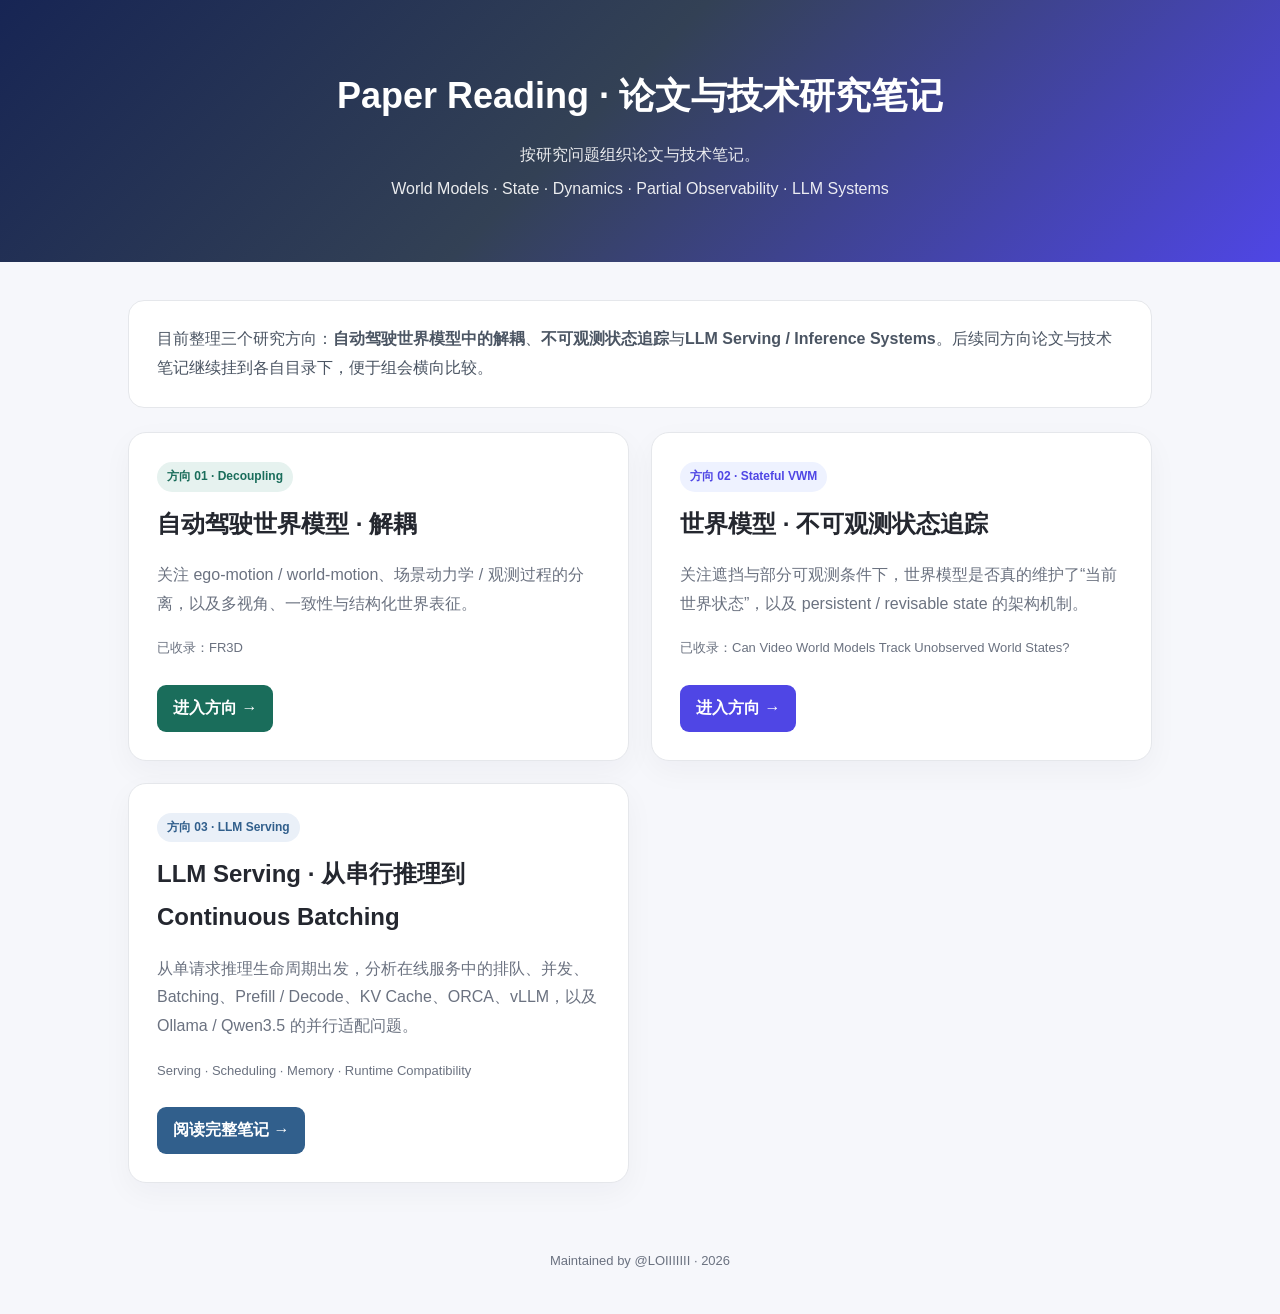
==== commit 5e7d3d11: "Add LLM Serving notes alongside existing research directions" ====
--- a/docs/index.html
+++ b/docs/index.html
@@ -2,30 +2,30 @@
 <html lang="zh-CN">
 <head>
 <meta charset="UTF-8"><meta name="viewport" content="width=device-width,initial-scale=1.0">
-<title>Paper Reading · 世界模型研究笔记</title>
+<title>Paper Reading · 论文与技术研究笔记</title>
 <style>
-:root{--t:#24272f;--m:#6b7280;--b:#e5e7eb;--bg:#f6f7fb;--card:#fff;--g:#1a6d5b;--p:#4f46e5}
+:root{--t:#24272f;--m:#6b7280;--b:#e5e7eb;--bg:#f6f7fb;--card:#fff;--g:#1a6d5b;--p:#4f46e5;--s:#315f8c}
 *{box-sizing:border-box}body{margin:0;background:var(--bg);color:var(--t);font-family:-apple-system,BlinkMacSystemFont,"PingFang SC","Microsoft YaHei",sans-serif;line-height:1.8}
 header{padding:64px 20px 54px;text-align:center;color:white;background:linear-gradient(135deg,#172554,#334155 46%,#4f46e5)}
 header h1{font-size:36px;margin:0 0 12px}header p{margin:5px 0;opacity:.9}
 .wrap{max-width:1060px;margin:38px auto;padding:0 18px}.lead{background:#fff;border:1px solid var(--b);border-radius:16px;padding:24px 28px;color:#4b5563}
 .grid{display:grid;grid-template-columns:repeat(2,minmax(0,1fr));gap:22px;margin-top:24px}.card{background:var(--card);border:1px solid var(--b);border-radius:18px;padding:28px;box-shadow:0 10px 30px rgba(20,30,60,.04)}
 .card h2{margin:10px 0 8px;font-size:24px}.card p{color:var(--m)}.tag{display:inline-block;border-radius:999px;padding:4px 10px;font-size:12px;font-weight:700}
-.green{background:#e6f2ef;color:var(--g)}.purple{background:#eef2ff;color:var(--p)}
+.green{background:#e6f2ef;color:var(--g)}.purple{background:#eef2ff;color:var(--p)}.steel{background:#eaf0f8;color:var(--s)}
 .card a{display:inline-block;margin-top:12px;text-decoration:none;color:#fff;padding:9px 16px;border-radius:9px;font-weight:700}
-.green-btn{background:var(--g)}.purple-btn{background:var(--p)}
+.green-btn{background:var(--g)}.purple-btn{background:var(--p)}.steel-btn{background:var(--s)}
 .meta{font-size:13px;color:var(--m);margin-top:18px}footer{text-align:center;color:var(--m);font-size:13px;padding:28px 0 42px}
 @media(max-width:760px){.grid{grid-template-columns:1fr}header h1{font-size:30px}}
 </style></head>
 <body>
 <header>
-<h1>Paper Reading · 世界模型研究笔记</h1>
-<p>按研究问题组织论文，而不是把所有文章混在一个页面里。</p>
-<p>World Models · State · Dynamics · Partial Observability</p>
+<h1>Paper Reading · 论文与技术研究笔记</h1>
+<p>按研究问题组织论文与技术笔记。</p>
+<p>World Models · State · Dynamics · Partial Observability · LLM Systems</p>
 </header>
 <div class="wrap">
 <div class="lead">
-目前将论文拆为两个研究方向：一个关注<strong>自动驾驶世界模型中的解耦</strong>，另一个关注<strong>不可观测状态追踪</strong>。后续同方向论文继续挂到各自目录下，便于组会横向比较。
+目前整理三个研究方向：<strong>自动驾驶世界模型中的解耦</strong>、<strong>不可观测状态追踪</strong>与<strong>LLM Serving / Inference Systems</strong>。后续同方向论文与技术笔记继续挂到各自目录下，便于组会横向比较。
 </div>
 <div class="grid">
 <div class="card">
@@ -42,6 +42,13 @@
 <p class="meta">已收录：Can Video World Models Track Unobserved World States?</p>
 <a class="purple-btn" href="unobserved-state/index.html">进入方向 →</a>
 </div>
+<div class="card">
+<span class="tag steel">方向 03 · LLM Serving</span>
+<h2>LLM Serving · 从串行推理到 Continuous Batching</h2>
+<p>从单请求推理生命周期出发，分析在线服务中的排队、并发、Batching、Prefill / Decode、KV Cache、ORCA、vLLM，以及 Ollama / Qwen3.5 的并行适配问题。</p>
+<p class="meta">Serving · Scheduling · Memory · Runtime Compatibility</p>
+<a class="steel-btn" href="llm-serving/index.html">阅读完整笔记 →</a>
+</div>
 </div>
 </div>
 <footer>Maintained by @LOIIIIIII · 2026</footer>
